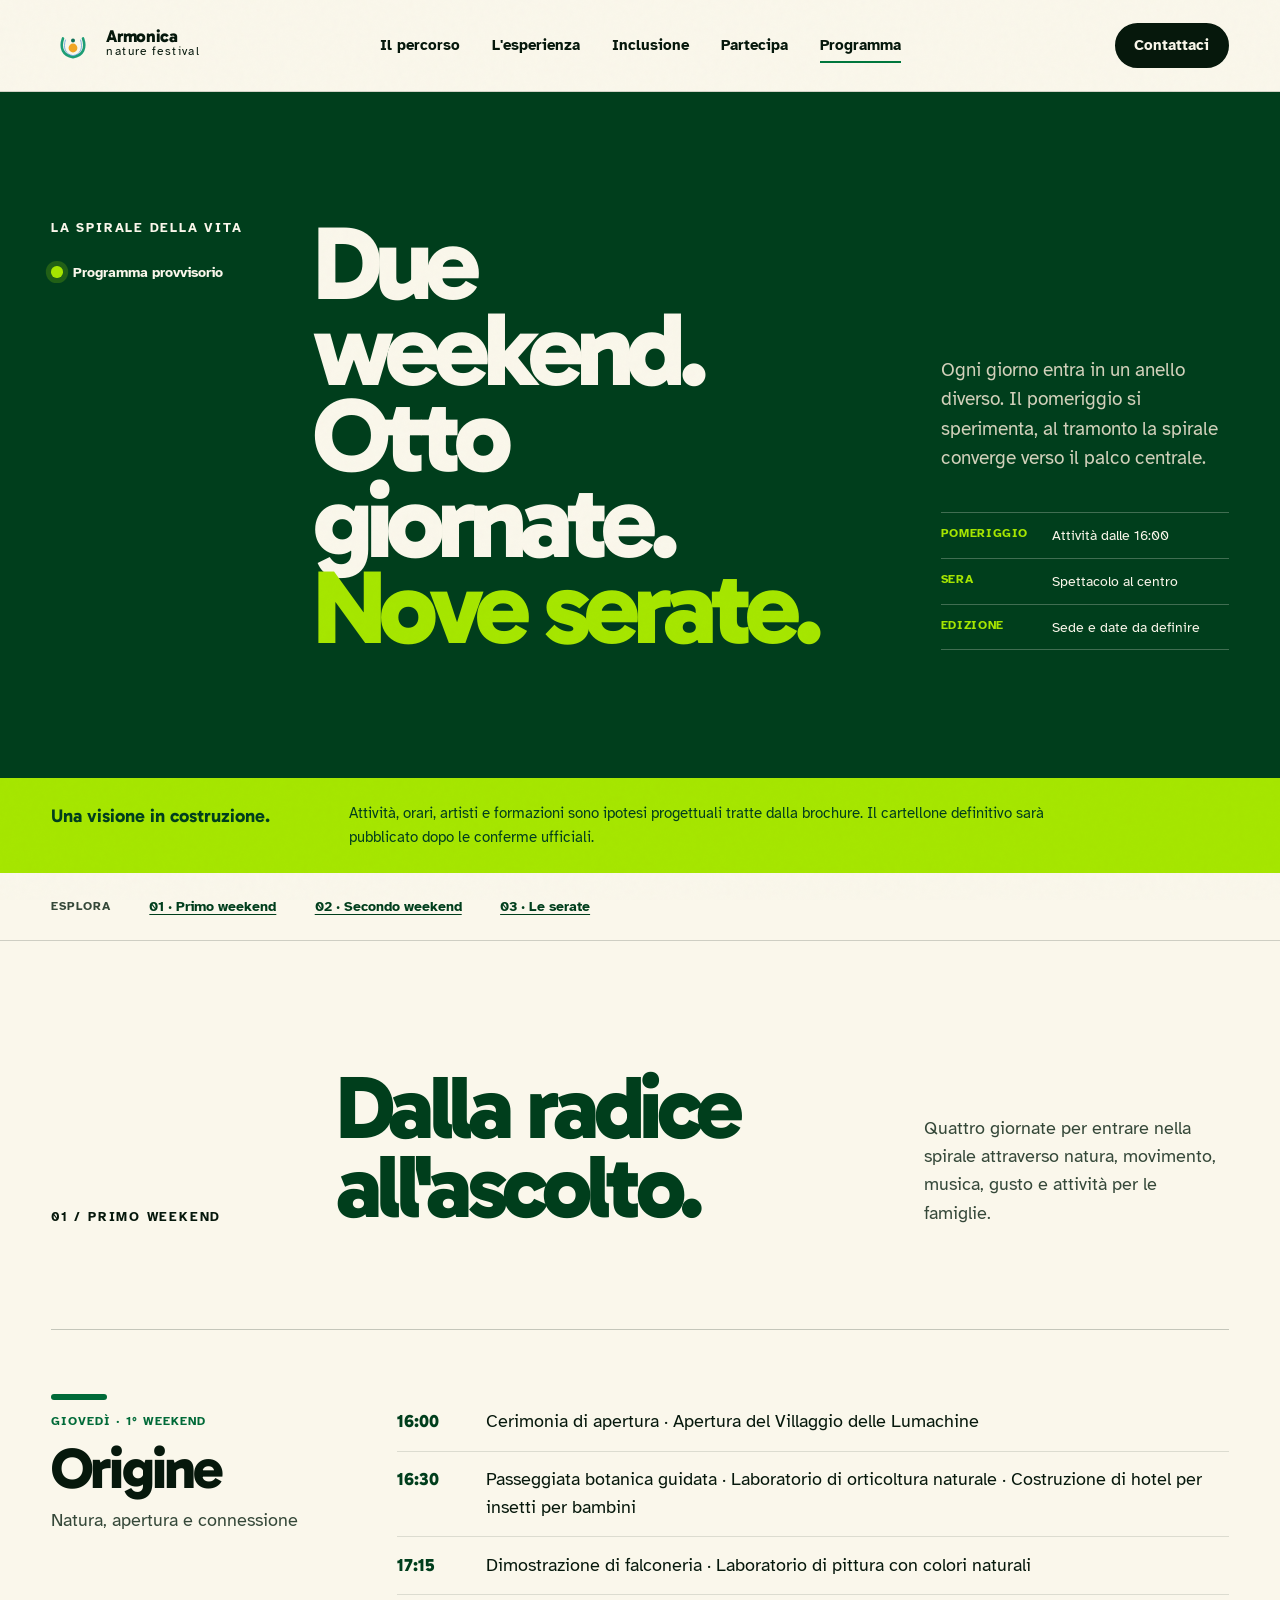
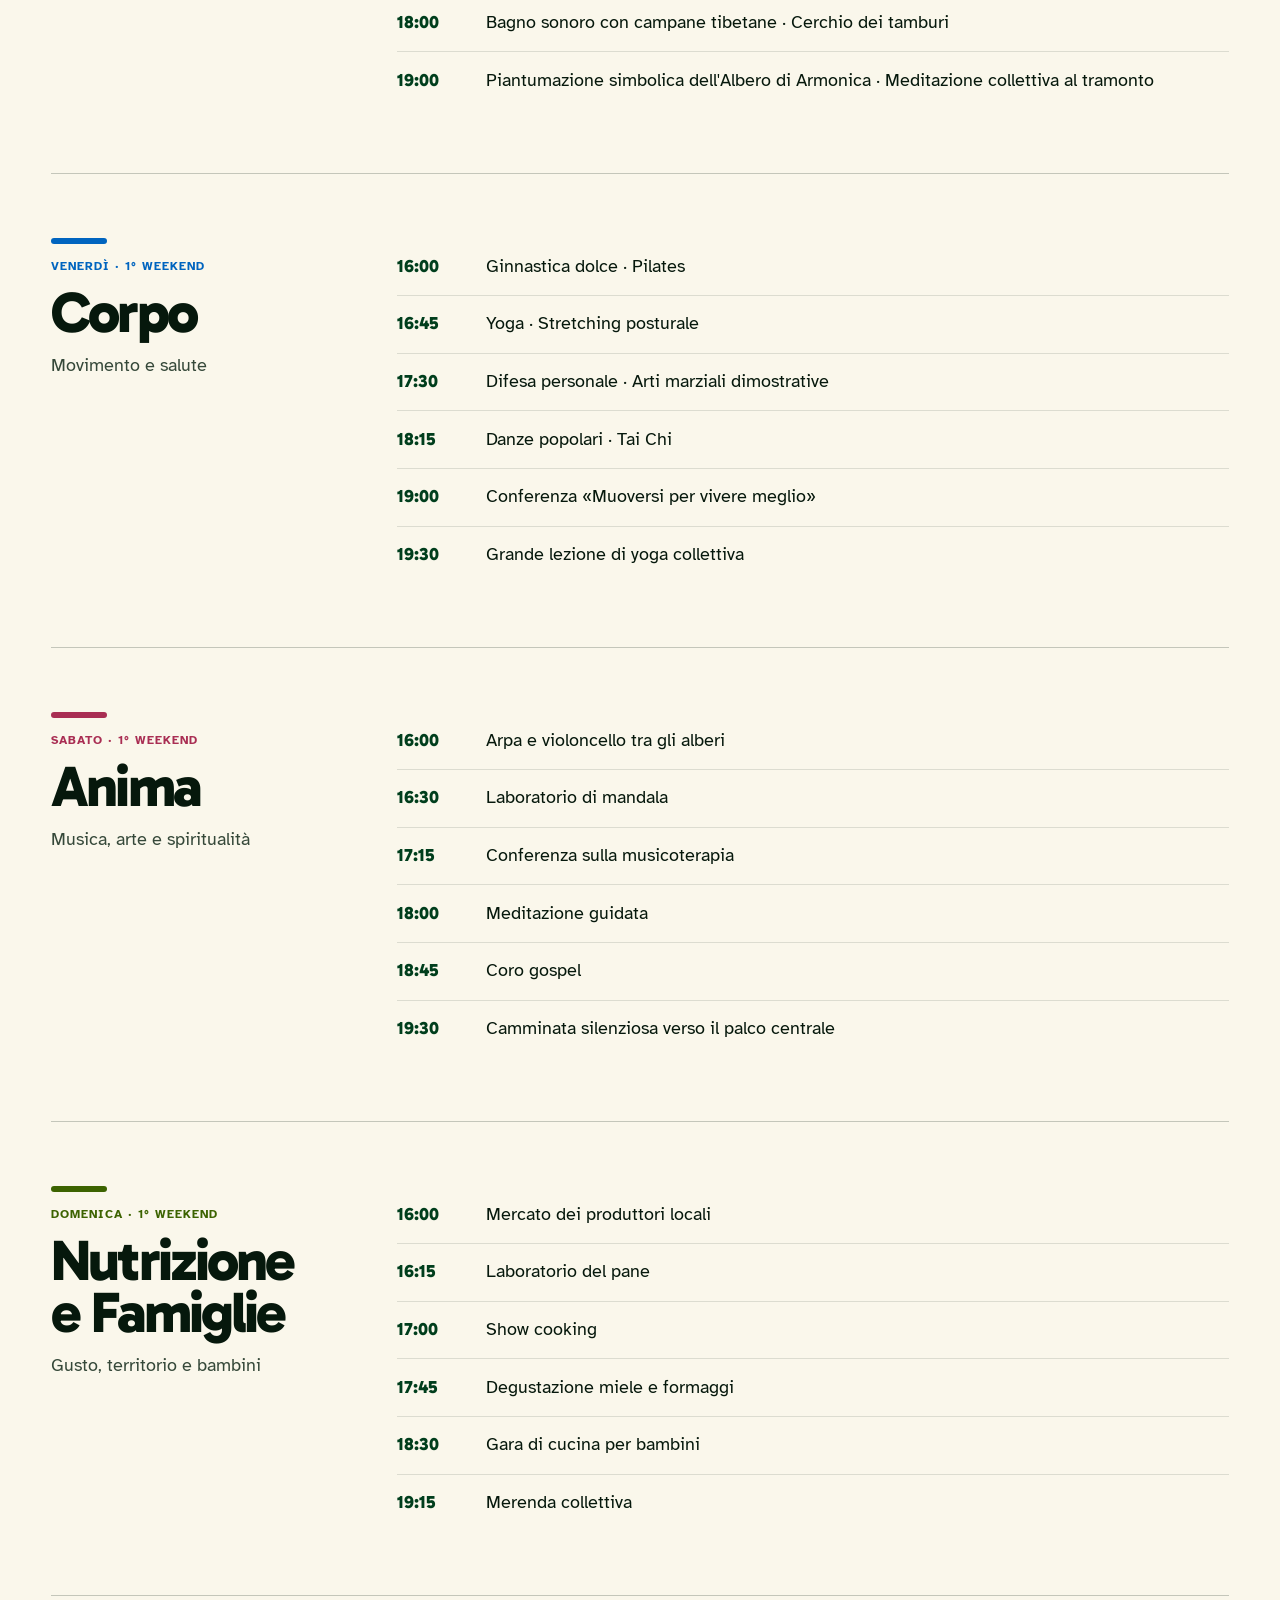
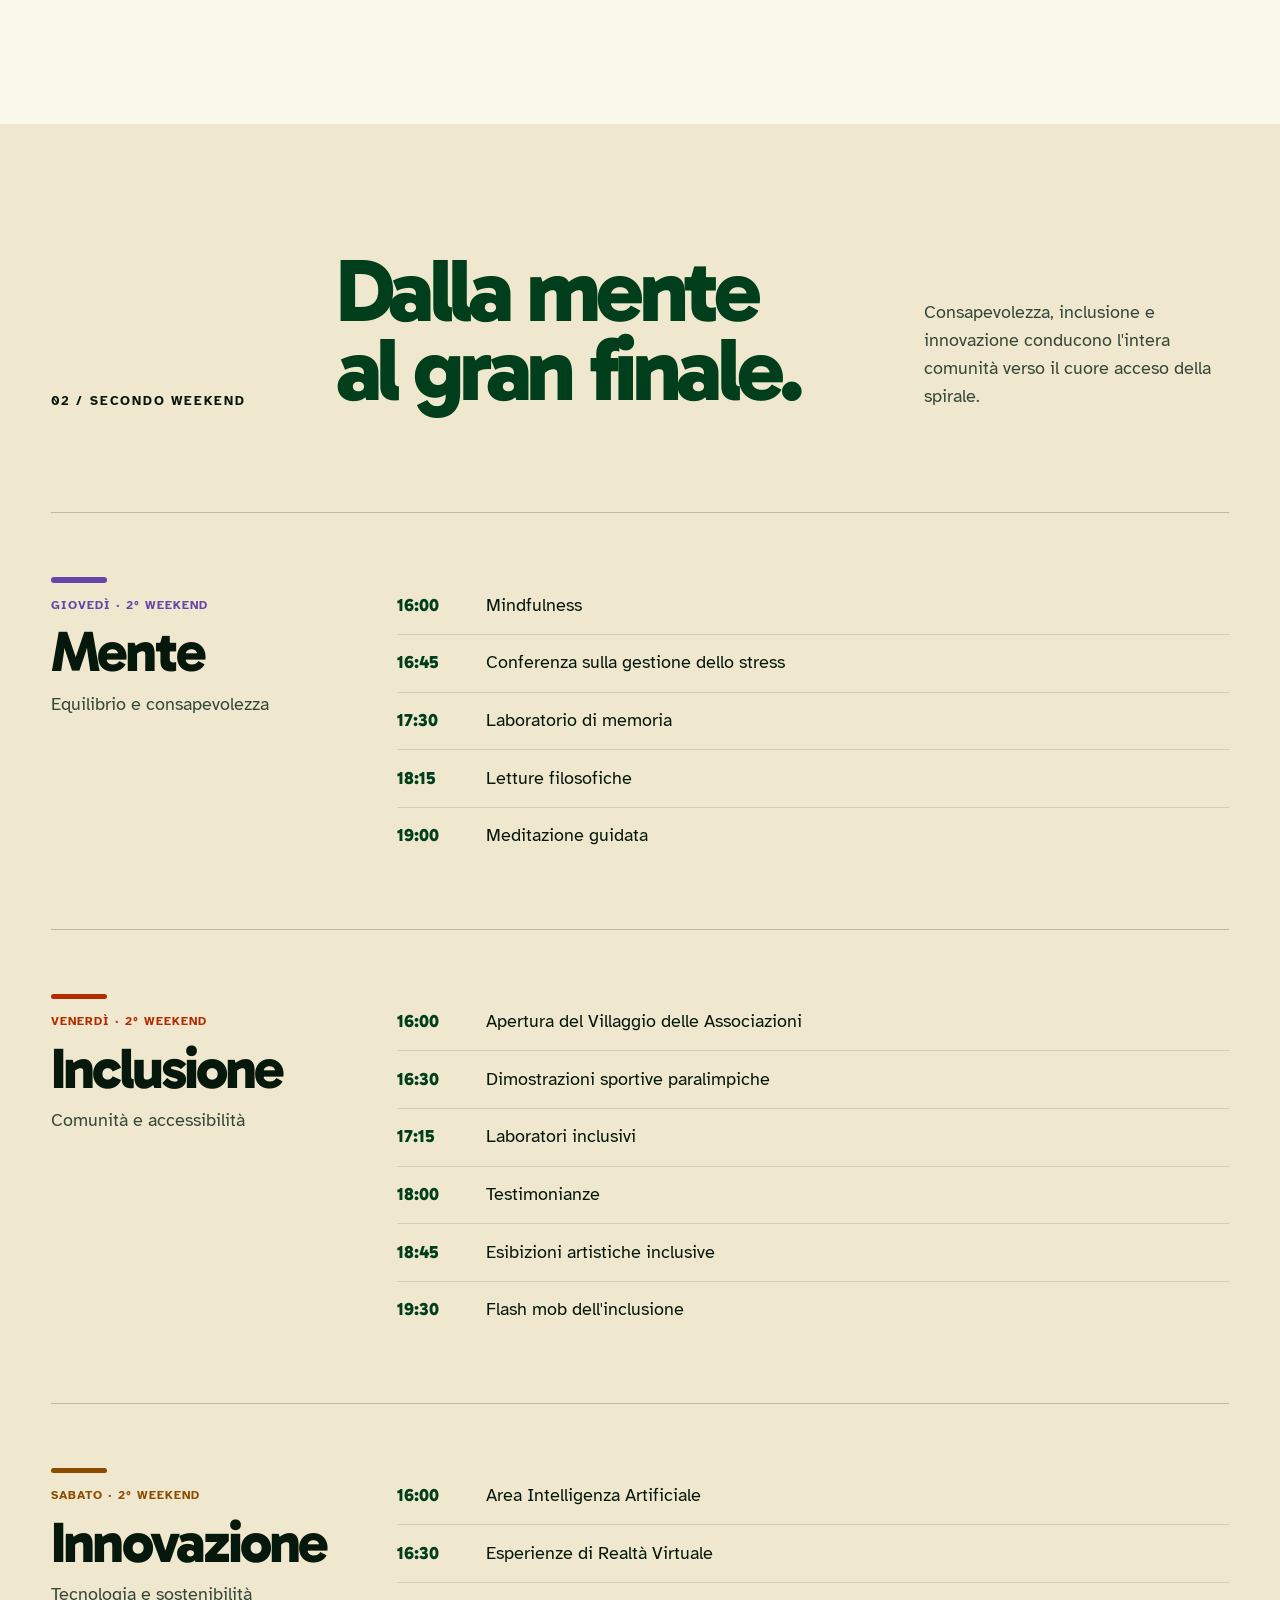
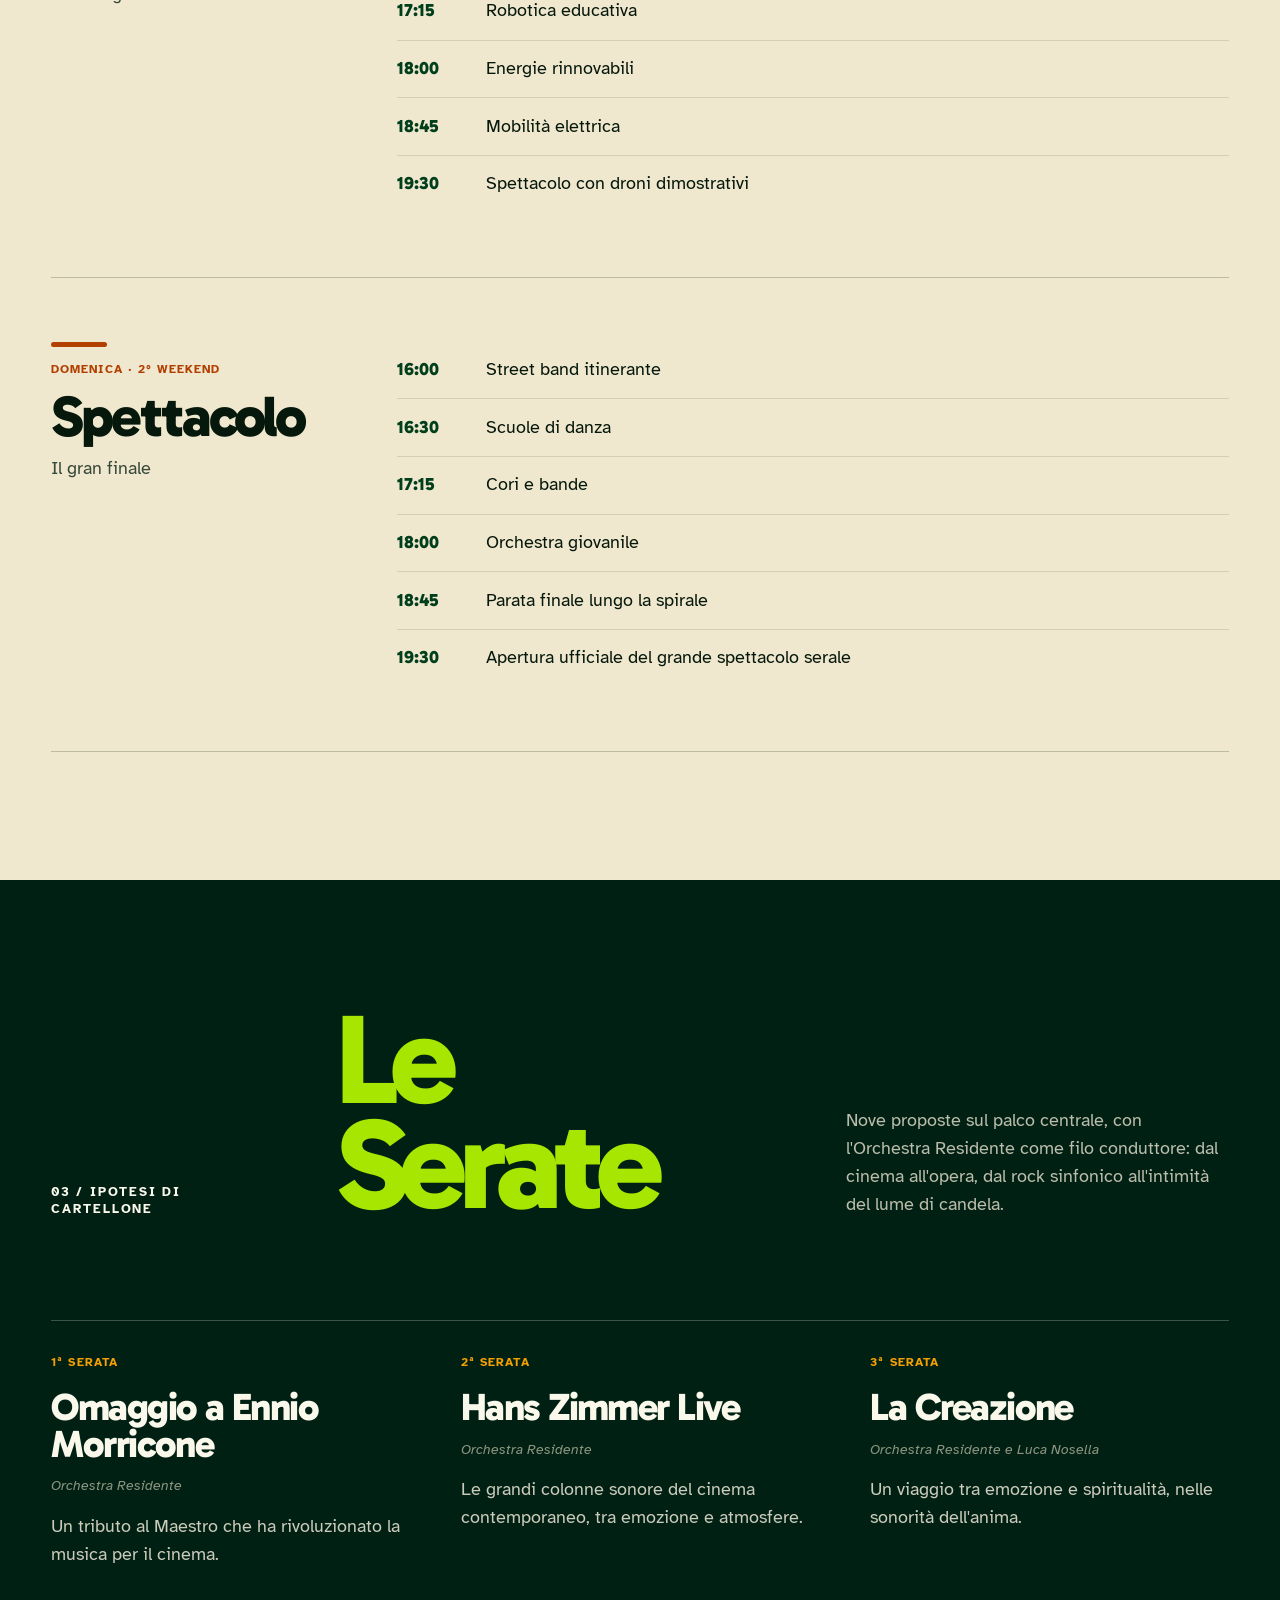
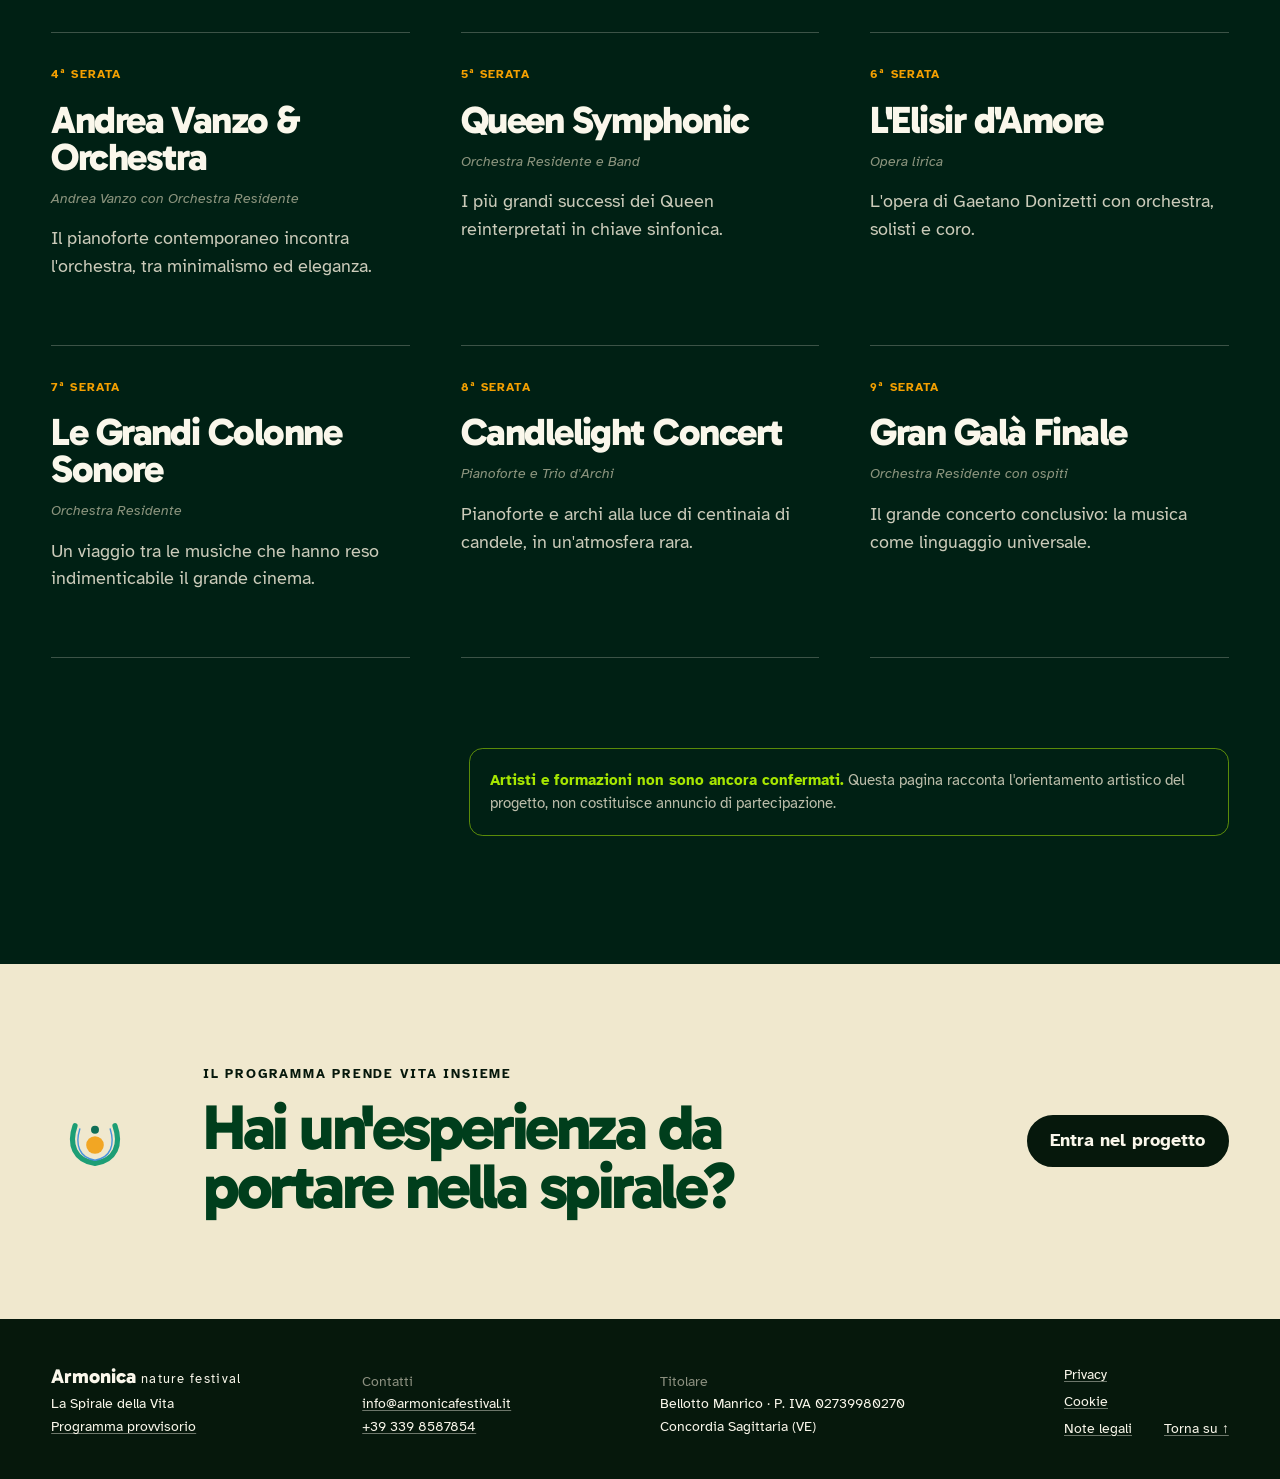
==== programma.html @ 577eeb5e "Add provisional programme page" ====
<!doctype html>
<html lang="it">
  <head>
    <meta charset="UTF-8" />
    <meta name="viewport" content="width=device-width, initial-scale=1" />
    <meta
      name="description"
      content="Il programma provvisorio di Armonica Nature Festival: due weekend di esperienze e nove proposte per le serate."
    />
    <meta name="theme-color" content="#16775f" />
    <meta property="og:type" content="website" />
    <meta property="og:locale" content="it_IT" />
    <meta property="og:title" content="Programma provvisorio | Armonica Nature Festival" />
    <meta
      property="og:description"
      content="Otto giornate attraverso gli anelli della Spirale della Vita e nove proposte di spettacolo serale."
    />
    <meta property="og:image" content="https://armonicafestival.it/assets/hero-snail.webp" />
    <link rel="icon" href="assets/logo-mark.svg" type="image/svg+xml" />
    <link rel="preconnect" href="https://fonts.googleapis.com" />
    <link rel="preconnect" href="https://fonts.gstatic.com" crossorigin />
    <link
      href="https://fonts.googleapis.com/css2?family=Atkinson+Hyperlegible:ital,wght@0,400;0,700;1,400&family=Gabarito:wght@400..900&display=swap"
      rel="stylesheet"
    />
    <link rel="stylesheet" href="styles.css" />
    <title>Programma provvisorio | Armonica Nature Festival</title>
  </head>
  <body class="program-body">
    <a class="skip-link" href="#contenuto">Vai al contenuto</a>

    <header class="site-header site-header--inner">
      <a class="brand" href="index.html" aria-label="Armonica Nature Festival, torna alla pagina principale">
        <img src="assets/logo-mark.svg" width="44" height="44" alt="" />
        <span class="brand__name">Armonica</span>
        <span class="brand__descriptor">nature festival</span>
      </a>

      <nav class="site-nav" aria-label="Navigazione principale">
        <a href="index.html#percorso">Il percorso</a>
        <a href="index.html#esperienza">L'esperienza</a>
        <a href="index.html#inclusione">Inclusione</a>
        <a href="index.html#partner">Partecipa</a>
        <a href="programma.html" aria-current="page">Programma</a>
      </nav>

      <a class="header-program-link" href="programma.html" aria-current="page">Programma</a>
      <a class="button button--compact" href="mailto:info@armonicafestival.it?subject=Armonica%20Nature%20Festival%20-%20Richiesta%20informazioni">
        Contattaci
      </a>
    </header>

    <main id="contenuto">
      <section class="program-hero" aria-labelledby="program-title">
        <div class="program-hero__label">
          <p class="section-index">La Spirale della Vita</p>
          <p class="program-status"><span aria-hidden="true"></span> Programma provvisorio</p>
        </div>
        <h1 id="program-title">Due weekend.<br />Otto giornate.<br /><span>Nove serate.</span></h1>
        <div class="program-hero__intro">
          <p>Ogni giorno entra in un anello diverso. Il pomeriggio si sperimenta, al tramonto la spirale converge verso il palco centrale.</p>
          <dl>
            <div><dt>Pomeriggio</dt><dd>Attività dalle 16:00</dd></div>
            <div><dt>Sera</dt><dd>Spettacolo al centro</dd></div>
            <div><dt>Edizione</dt><dd>Sede e date da definire</dd></div>
          </dl>
        </div>
      </section>

      <div class="program-notice" role="note">
        <strong>Una visione in costruzione.</strong>
        <p>Attività, orari, artisti e formazioni sono ipotesi progettuali tratte dalla brochure. Il cartellone definitivo sarà pubblicato dopo le conferme ufficiali.</p>
      </div>

      <nav class="program-jump" aria-label="Vai a una parte del programma">
        <span>Esplora</span>
        <a href="#primo-weekend">01 · Primo weekend</a>
        <a href="#secondo-weekend">02 · Secondo weekend</a>
        <a href="#serate">03 · Le serate</a>
      </nav>

      <section class="program-weekend" id="primo-weekend" aria-labelledby="first-weekend-title">
        <header class="program-weekend__heading">
          <p class="section-index">01 / Primo weekend</p>
          <h2 id="first-weekend-title">Dalla radice<br />all'ascolto.</h2>
          <p>Quattro giornate per entrare nella spirale attraverso natura, movimento, musica, gusto e attività per le famiglie.</p>
        </header>

        <div class="program-days">
          <article class="program-day program-day--origine">
            <header>
              <p>Giovedì · 1° weekend</p>
              <h3>Origine</h3>
              <span>Natura, apertura e connessione</span>
            </header>
            <ol class="program-timeline">
              <li><time datetime="16:00">16:00</time><p>Cerimonia di apertura · Apertura del Villaggio delle Lumachine</p></li>
              <li><time datetime="16:30">16:30</time><p>Passeggiata botanica guidata · Laboratorio di orticoltura naturale · Costruzione di hotel per insetti per bambini</p></li>
              <li><time datetime="17:15">17:15</time><p>Dimostrazione di falconeria · Laboratorio di pittura con colori naturali</p></li>
              <li><time datetime="18:00">18:00</time><p>Bagno sonoro con campane tibetane · Cerchio dei tamburi</p></li>
              <li><time datetime="19:00">19:00</time><p>Piantumazione simbolica dell'Albero di Armonica · Meditazione collettiva al tramonto</p></li>
            </ol>
          </article>

          <article class="program-day program-day--corpo">
            <header>
              <p>Venerdì · 1° weekend</p>
              <h3>Corpo</h3>
              <span>Movimento e salute</span>
            </header>
            <ol class="program-timeline">
              <li><time datetime="16:00">16:00</time><p>Ginnastica dolce · Pilates</p></li>
              <li><time datetime="16:45">16:45</time><p>Yoga · Stretching posturale</p></li>
              <li><time datetime="17:30">17:30</time><p>Difesa personale · Arti marziali dimostrative</p></li>
              <li><time datetime="18:15">18:15</time><p>Danze popolari · Tai Chi</p></li>
              <li><time datetime="19:00">19:00</time><p>Conferenza «Muoversi per vivere meglio»</p></li>
              <li><time datetime="19:30">19:30</time><p>Grande lezione di yoga collettiva</p></li>
            </ol>
          </article>

          <article class="program-day program-day--anima">
            <header>
              <p>Sabato · 1° weekend</p>
              <h3>Anima</h3>
              <span>Musica, arte e spiritualità</span>
            </header>
            <ol class="program-timeline">
              <li><time datetime="16:00">16:00</time><p>Arpa e violoncello tra gli alberi</p></li>
              <li><time datetime="16:30">16:30</time><p>Laboratorio di mandala</p></li>
              <li><time datetime="17:15">17:15</time><p>Conferenza sulla musicoterapia</p></li>
              <li><time datetime="18:00">18:00</time><p>Meditazione guidata</p></li>
              <li><time datetime="18:45">18:45</time><p>Coro gospel</p></li>
              <li><time datetime="19:30">19:30</time><p>Camminata silenziosa verso il palco centrale</p></li>
            </ol>
          </article>

          <article class="program-day program-day--nutrizione">
            <header>
              <p>Domenica · 1° weekend</p>
              <h3>Nutrizione e Famiglie</h3>
              <span>Gusto, territorio e bambini</span>
            </header>
            <ol class="program-timeline">
              <li><time datetime="16:00">16:00</time><p>Mercato dei produttori locali</p></li>
              <li><time datetime="16:15">16:15</time><p>Laboratorio del pane</p></li>
              <li><time datetime="17:00">17:00</time><p>Show cooking</p></li>
              <li><time datetime="17:45">17:45</time><p>Degustazione miele e formaggi</p></li>
              <li><time datetime="18:30">18:30</time><p>Gara di cucina per bambini</p></li>
              <li><time datetime="19:15">19:15</time><p>Merenda collettiva</p></li>
            </ol>
          </article>
        </div>
      </section>

      <section class="program-weekend program-weekend--second" id="secondo-weekend" aria-labelledby="second-weekend-title">
        <header class="program-weekend__heading">
          <p class="section-index">02 / Secondo weekend</p>
          <h2 id="second-weekend-title">Dalla mente<br />al gran finale.</h2>
          <p>Consapevolezza, inclusione e innovazione conducono l'intera comunità verso il cuore acceso della spirale.</p>
        </header>

        <div class="program-days">
          <article class="program-day program-day--mente">
            <header>
              <p>Giovedì · 2° weekend</p>
              <h3>Mente</h3>
              <span>Equilibrio e consapevolezza</span>
            </header>
            <ol class="program-timeline">
              <li><time datetime="16:00">16:00</time><p>Mindfulness</p></li>
              <li><time datetime="16:45">16:45</time><p>Conferenza sulla gestione dello stress</p></li>
              <li><time datetime="17:30">17:30</time><p>Laboratorio di memoria</p></li>
              <li><time datetime="18:15">18:15</time><p>Letture filosofiche</p></li>
              <li><time datetime="19:00">19:00</time><p>Meditazione guidata</p></li>
            </ol>
          </article>

          <article class="program-day program-day--inclusione">
            <header>
              <p>Venerdì · 2° weekend</p>
              <h3>Inclusione</h3>
              <span>Comunità e accessibilità</span>
            </header>
            <ol class="program-timeline">
              <li><time datetime="16:00">16:00</time><p>Apertura del Villaggio delle Associazioni</p></li>
              <li><time datetime="16:30">16:30</time><p>Dimostrazioni sportive paralimpiche</p></li>
              <li><time datetime="17:15">17:15</time><p>Laboratori inclusivi</p></li>
              <li><time datetime="18:00">18:00</time><p>Testimonianze</p></li>
              <li><time datetime="18:45">18:45</time><p>Esibizioni artistiche inclusive</p></li>
              <li><time datetime="19:30">19:30</time><p>Flash mob dell'inclusione</p></li>
            </ol>
          </article>

          <article class="program-day program-day--innovazione">
            <header>
              <p>Sabato · 2° weekend</p>
              <h3>Innovazione</h3>
              <span>Tecnologia e sostenibilità</span>
            </header>
            <ol class="program-timeline">
              <li><time datetime="16:00">16:00</time><p>Area Intelligenza Artificiale</p></li>
              <li><time datetime="16:30">16:30</time><p>Esperienze di Realtà Virtuale</p></li>
              <li><time datetime="17:15">17:15</time><p>Robotica educativa</p></li>
              <li><time datetime="18:00">18:00</time><p>Energie rinnovabili</p></li>
              <li><time datetime="18:45">18:45</time><p>Mobilità elettrica</p></li>
              <li><time datetime="19:30">19:30</time><p>Spettacolo con droni dimostrativi</p></li>
            </ol>
          </article>

          <article class="program-day program-day--spettacolo">
            <header>
              <p>Domenica · 2° weekend</p>
              <h3>Spettacolo</h3>
              <span>Il gran finale</span>
            </header>
            <ol class="program-timeline">
              <li><time datetime="16:00">16:00</time><p>Street band itinerante</p></li>
              <li><time datetime="16:30">16:30</time><p>Scuole di danza</p></li>
              <li><time datetime="17:15">17:15</time><p>Cori e bande</p></li>
              <li><time datetime="18:00">18:00</time><p>Orchestra giovanile</p></li>
              <li><time datetime="18:45">18:45</time><p>Parata finale lungo la spirale</p></li>
              <li><time datetime="19:30">19:30</time><p>Apertura ufficiale del grande spettacolo serale</p></li>
            </ol>
          </article>
        </div>
      </section>

      <section class="program-evenings" id="serate" aria-labelledby="evenings-title">
        <header class="program-evenings__heading">
          <p class="section-index">03 / Ipotesi di cartellone</p>
          <h2 id="evenings-title">Le Serate</h2>
          <p>Nove proposte sul palco centrale, con l'Orchestra Residente come filo conduttore: dal cinema all'opera, dal rock sinfonico all'intimità del lume di candela.</p>
        </header>

        <ol class="evenings-list">
          <li>
            <p>1ª serata</p><h3>Omaggio a Ennio Morricone</h3><span>Orchestra Residente</span>
            <p>Un tributo al Maestro che ha rivoluzionato la musica per il cinema.</p>
          </li>
          <li>
            <p>2ª serata</p><h3>Hans Zimmer Live</h3><span>Orchestra Residente</span>
            <p>Le grandi colonne sonore del cinema contemporaneo, tra emozione e atmosfere.</p>
          </li>
          <li>
            <p>3ª serata</p><h3>La Creazione</h3><span>Orchestra Residente e Luca Nosella</span>
            <p>Un viaggio tra emozione e spiritualità, nelle sonorità dell'anima.</p>
          </li>
          <li>
            <p>4ª serata</p><h3>Andrea Vanzo &amp; Orchestra</h3><span>Andrea Vanzo con Orchestra Residente</span>
            <p>Il pianoforte contemporaneo incontra l'orchestra, tra minimalismo ed eleganza.</p>
          </li>
          <li>
            <p>5ª serata</p><h3>Queen Symphonic</h3><span>Orchestra Residente e Band</span>
            <p>I più grandi successi dei Queen reinterpretati in chiave sinfonica.</p>
          </li>
          <li>
            <p>6ª serata</p><h3>L'Elisir d'Amore</h3><span>Opera lirica</span>
            <p>L'opera di Gaetano Donizetti con orchestra, solisti e coro.</p>
          </li>
          <li>
            <p>7ª serata</p><h3>Le Grandi Colonne Sonore</h3><span>Orchestra Residente</span>
            <p>Un viaggio tra le musiche che hanno reso indimenticabile il grande cinema.</p>
          </li>
          <li>
            <p>8ª serata</p><h3>Candlelight Concert</h3><span>Pianoforte e Trio d'Archi</span>
            <p>Pianoforte e archi alla luce di centinaia di candele, in un'atmosfera rara.</p>
          </li>
          <li>
            <p>9ª serata</p><h3>Gran Galà Finale</h3><span>Orchestra Residente con ospiti</span>
            <p>Il grande concerto conclusivo: la musica come linguaggio universale.</p>
          </li>
        </ol>

        <p class="program-evenings__notice"><strong>Artisti e formazioni non sono ancora confermati.</strong> Questa pagina racconta l'orientamento artistico del progetto, non costituisce annuncio di partecipazione.</p>
      </section>

      <section class="program-cta" aria-labelledby="program-cta-title">
        <img src="assets/logo-mark.svg" width="88" height="88" alt="" />
        <div>
          <p class="section-index">Il programma prende vita insieme</p>
          <h2 id="program-cta-title">Hai un'esperienza da portare nella spirale?</h2>
        </div>
        <a class="button" href="index.html#partner">Entra nel progetto</a>
      </section>
    </main>

    <footer class="site-footer">
      <div>
        <p class="site-footer__brand">Armonica <span>nature festival</span></p>
        <p>La Spirale della Vita</p>
        <p><a href="programma.html" aria-current="page">Programma provvisorio</a></p>
      </div>
      <div>
        <p>Contatti</p>
        <p><a href="mailto:info@armonicafestival.it">info@armonicafestival.it</a></p>
        <p><a href="tel:+393398587854">+39 339 8587854</a></p>
      </div>
      <div>
        <p>Titolare</p>
        <p>Bellotto Manrico · P. IVA 02739980270</p>
        <p>Concordia Sagittaria (VE)</p>
      </div>
      <nav class="site-footer__legal" aria-label="Informazioni legali">
        <a href="privacy.html">Privacy</a>
        <a href="cookie.html">Cookie</a>
        <a href="note-legali.html">Note legali</a>
      </nav>
      <a class="site-footer__back" href="#contenuto">Torna su ↑</a>
    </footer>
  </body>
</html>
---- styles.css ----
:root {
  --paper: oklch(0.975 0.016 94);
  --paper-deep: oklch(0.93 0.035 91);
  --ink: oklch(0.19 0.035 154);
  --ink-soft: oklch(0.38 0.035 150);
  --green: oklch(0.49 0.145 157);
  --green-dark: oklch(0.31 0.095 158);
  --lime: oklch(0.85 0.225 127);
  --blue: oklch(0.64 0.18 250);
  --leaf: oklch(0.61 0.165 128);
  --violet: oklch(0.65 0.155 295);
  --pink: oklch(0.66 0.18 7);
  --orange: oklch(0.66 0.195 40);
  --amber: oklch(0.77 0.18 76);
  --night: oklch(0.21 0.06 171);
  --focus: oklch(0.68 0.2 44);
  --display: "Gabarito", "Trebuchet MS", sans-serif;
  --body: "Atkinson Hyperlegible", "Segoe UI", sans-serif;
  --page-pad: clamp(1.25rem, 4vw, 5.5rem);
  --radius: 1.35rem;
  --ease-out: cubic-bezier(0.16, 1, 0.3, 1);
}

*,
*::before,
*::after {
  box-sizing: border-box;
}

html {
  scroll-behavior: smooth;
  scroll-padding-top: 6rem;
  overflow-x: clip;
}

body {
  margin: 0;
  color: var(--ink);
  background: var(--paper);
  font-family: var(--body);
  font-size: 1.125rem;
  line-height: 1.55;
  width: 100%;
  overflow-x: clip;
}

main {
  width: 100%;
  overflow: clip;
}

body::before {
  content: "";
  position: fixed;
  inset: 0;
  pointer-events: none;
  z-index: 20;
  opacity: 0.18;
  background-image: url("data:image/svg+xml,%3Csvg viewBox='0 0 180 180' xmlns='http://www.w3.org/2000/svg'%3E%3Cfilter id='n'%3E%3CfeTurbulence type='fractalNoise' baseFrequency='.85' numOctaves='3' stitchTiles='stitch'/%3E%3C/filter%3E%3Crect width='100%25' height='100%25' filter='url(%23n)' opacity='.13'/%3E%3C/svg%3E");
  mix-blend-mode: multiply;
}

img,
svg {
  display: block;
  max-width: 100%;
}

a {
  color: inherit;
  text-decoration-thickness: 0.08em;
  text-underline-offset: 0.18em;
}

button,
a {
  -webkit-tap-highlight-color: transparent;
}

:focus-visible {
  outline: 3px solid var(--focus);
  outline-offset: 4px;
}

::selection {
  color: var(--paper);
  background: var(--green-dark);
}

.skip-link {
  position: fixed;
  top: 0.75rem;
  left: 0.75rem;
  z-index: 100;
  padding: 0.75rem 1rem;
  color: var(--paper);
  background: var(--ink);
  transform: translateY(-160%);
  transition: transform 180ms var(--ease-out);
}

.skip-link:focus {
  transform: translateY(0);
}

.site-header {
  position: absolute;
  top: 0;
  left: 0;
  z-index: 10;
  display: grid;
  grid-template-columns: 1fr auto 1fr;
  align-items: center;
  width: 100%;
  min-height: 5.75rem;
  padding-inline: var(--page-pad);
  border-bottom: 1px solid color-mix(in oklch, var(--ink) 16%, transparent);
}

.brand {
  display: grid;
  grid-template-columns: auto auto;
  grid-template-rows: 1fr 1fr;
  justify-self: start;
  align-items: center;
  column-gap: 0.7rem;
  color: inherit;
  text-decoration: none;
  line-height: 1;
}

.brand img {
  grid-row: 1 / 3;
}

.brand__name {
  align-self: end;
  font-family: var(--display);
  font-size: 1.08rem;
  font-weight: 800;
  letter-spacing: -0.02em;
}

.brand__descriptor {
  align-self: start;
  font-size: 0.72rem;
  letter-spacing: 0.12em;
}

.site-nav {
  display: flex;
  align-items: center;
  gap: clamp(1.15rem, 2.5vw, 2.25rem);
  font-size: 0.94rem;
  font-weight: 700;
}

.site-nav a {
  position: relative;
  text-decoration: none;
}

.site-nav a::after {
  content: "";
  position: absolute;
  right: 0;
  bottom: -0.35rem;
  left: 0;
  height: 2px;
  background: var(--green);
  transform: scaleX(0);
  transform-origin: right;
  transition: transform 260ms var(--ease-out);
}

.site-nav a:hover::after,
.site-nav a:focus-visible::after,
.site-nav a[aria-current="page"]::after {
  transform: scaleX(1);
  transform-origin: left;
}

.header-program-link {
  display: none;
  color: var(--green-dark);
  font-size: 0.9rem;
  font-weight: 700;
}

.site-header--inner {
  position: relative;
  color: var(--ink);
  background: var(--paper);
}

.site-header > .button {
  justify-self: end;
}

.button {
  display: inline-flex;
  justify-content: center;
  align-items: center;
  min-height: 3.25rem;
  padding: 0.75rem 1.35rem;
  border: 2px solid var(--ink);
  border-radius: 999px;
  color: var(--paper);
  background: var(--ink);
  font-family: var(--body);
  font-weight: 700;
  line-height: 1.1;
  text-decoration: none;
  transition: color 220ms var(--ease-out), background-color 220ms var(--ease-out), transform 220ms var(--ease-out);
}

.button:hover {
  color: var(--ink);
  background: var(--lime);
  transform: translateY(-2px);
}

.button--compact {
  min-height: 2.7rem;
  padding-inline: 1.1rem;
  font-size: 0.92rem;
}

.button--light {
  border-color: var(--paper);
  color: var(--ink);
  background: var(--paper);
}

.button--light:hover {
  border-color: var(--lime);
}

.text-link {
  font-weight: 700;
  text-decoration: none;
}

.text-link span {
  display: inline-block;
  margin-left: 0.2rem;
  transition: transform 220ms var(--ease-out);
}

.text-link:hover span {
  transform: translate(0.2rem, -0.2rem);
}

.eyebrow,
.section-index,
.time-label {
  margin: 0;
  font-family: var(--body);
  font-size: 0.79rem;
  font-weight: 700;
  letter-spacing: 0.14em;
  line-height: 1.35;
  text-transform: uppercase;
}

.hero {
  position: relative;
  display: grid;
  grid-template-columns: minmax(0, 1fr) minmax(24rem, 0.92fr);
  min-height: min(58rem, 100svh);
  padding: clamp(8rem, 13vh, 10rem) var(--page-pad) clamp(5.5rem, 10vh, 7rem);
  background:
    radial-gradient(circle at 86% 18%, color-mix(in oklch, var(--lime) 22%, transparent) 0 18%, transparent 18.2%),
    var(--paper);
  isolation: isolate;
  overflow: clip;
}

.hero::after {
  content: "";
  position: absolute;
  z-index: -1;
  right: -16vw;
  bottom: -25vw;
  width: 66vw;
  aspect-ratio: 1;
  border: clamp(4rem, 10vw, 10rem) solid color-mix(in oklch, var(--green) 92%, var(--paper));
  border-radius: 50%;
  opacity: 0.11;
}

.hero__copy {
  z-index: 2;
  align-self: center;
  max-width: 52rem;
}

.hero h1 {
  max-width: 8ch;
  margin: clamp(1.2rem, 3vh, 2rem) 0 1.5rem;
  font-family: var(--display);
  font-size: clamp(4.35rem, 9.8vw, 10rem);
  font-weight: 850;
  letter-spacing: -0.072em;
  line-height: 0.78;
}

.hero h1 span {
  color: var(--green);
}

.hero__intro {
  max-width: 55ch;
  margin: 0;
  color: var(--ink-soft);
  font-size: clamp(1.1rem, 1.7vw, 1.42rem);
  line-height: 1.45;
}

.hero__actions {
  display: flex;
  flex-wrap: wrap;
  align-items: center;
  gap: 1rem 1.5rem;
  margin-top: 2rem;
}

.project-status {
  display: flex;
  gap: 0.65rem;
  align-items: flex-start;
  max-width: 48ch;
  margin: 2rem 0 0;
  color: var(--ink-soft);
  font-size: 0.9rem;
  line-height: 1.4;
}

.project-status span {
  flex: 0 0 auto;
  width: 0.65rem;
  height: 0.65rem;
  margin-top: 0.25rem;
  border-radius: 50%;
  background: var(--orange);
}

.hero__art {
  position: relative;
  z-index: 1;
  align-self: center;
  justify-self: center;
  width: min(49vw, 47rem);
  margin: 2rem -3vw 0 -3rem;
}

.hero__art::before {
  content: "";
  position: absolute;
  z-index: -1;
  top: -12%;
  right: 3%;
  width: 79%;
  aspect-ratio: 1;
  border-radius: 50% 45% 52% 48%;
  background: var(--lime);
  transform: rotate(-9deg);
}

.hero__art img {
  width: 100%;
  filter: drop-shadow(0 1.5rem 1.4rem color-mix(in oklch, var(--ink) 18%, transparent));
}

.hero__art figcaption {
  position: absolute;
  right: 8%;
  bottom: -2.25rem;
  max-width: 17rem;
  color: var(--ink-soft);
  font-size: 0.86rem;
  line-height: 1.3;
  text-align: right;
}

.hero__orbit {
  position: absolute;
  z-index: -2;
  border: 1px solid color-mix(in oklch, var(--green-dark) 52%, transparent);
  border-radius: 50%;
}

.hero__orbit--one {
  inset: -22% -1% 4% 8%;
  transform: rotate(11deg);
}

.hero__orbit--two {
  inset: -11% 8% 10% -2%;
  transform: rotate(-14deg);
}

.hero__scroll {
  position: absolute;
  bottom: 1.4rem;
  left: var(--page-pad);
  display: flex;
  align-items: center;
  gap: 0.65rem;
  font-size: 0.82rem;
  font-weight: 700;
  text-decoration: none;
}

.hero__scroll svg {
  width: 1.2rem;
  height: 1.2rem;
  fill: none;
  stroke: currentColor;
  stroke-linecap: round;
  stroke-linejoin: round;
  stroke-width: 1.7;
  animation: float-arrow 1.6s ease-in-out infinite;
}

@keyframes float-arrow {
  50% { transform: translateY(0.28rem); }
}

.manifesto {
  display: grid;
  grid-template-columns: minmax(9rem, 0.6fr) minmax(0, 2fr) minmax(14rem, 0.7fr);
  gap: clamp(2rem, 5vw, 6rem);
  padding: clamp(6rem, 12vw, 11rem) var(--page-pad);
  color: var(--paper);
  background: var(--green-dark);
}

.manifesto .section-index {
  color: color-mix(in oklch, var(--lime) 82%, var(--paper));
}

.manifesto__statement h2 {
  max-width: 11ch;
  margin: 0;
  font-family: var(--display);
  font-size: clamp(3.3rem, 7vw, 7.4rem);
  letter-spacing: -0.055em;
  line-height: 0.94;
}

.manifesto__statement p {
  max-width: 48ch;
  margin: 2.5rem 0 0;
  color: color-mix(in oklch, var(--paper) 78%, var(--green-dark));
  font-size: clamp(1.2rem, 2vw, 1.55rem);
}

.manifesto__aside {
  align-self: end;
  margin: 0;
  padding-top: 1rem;
  border-top: 1px solid color-mix(in oklch, var(--paper) 35%, transparent);
  color: color-mix(in oklch, var(--paper) 78%, var(--green-dark));
}

.journey {
  padding: clamp(6rem, 10vw, 10rem) var(--page-pad);
}

.section-heading {
  display: grid;
  grid-template-columns: minmax(9rem, 0.6fr) minmax(0, 1.4fr) minmax(16rem, 0.75fr);
  gap: clamp(2rem, 5vw, 6rem);
  align-items: end;
}

.section-heading h2,
.day-night__intro h2,
.families h2,
.ignite h2,
.finale h2 {
  margin: 0;
  font-family: var(--display);
  font-size: clamp(3.3rem, 7vw, 7.6rem);
  font-weight: 800;
  letter-spacing: -0.06em;
  line-height: 0.88;
}

.section-heading > p:last-child {
  max-width: 34ch;
  margin: 0;
  color: var(--ink-soft);
}

.journey__layout {
  display: grid;
  grid-template-columns: minmax(24rem, 1.1fr) minmax(24rem, 0.9fr);
  gap: clamp(2rem, 6vw, 7rem);
  align-items: center;
  margin-top: clamp(4rem, 8vw, 8rem);
}

.journey__visual {
  position: sticky;
  top: 7rem;
  align-self: start;
}

.journey__visual svg {
  width: min(100%, 45rem);
  margin-inline: auto;
  overflow: visible;
}

.spiral-base,
.segment {
  fill: none;
  stroke-linecap: round;
  stroke-width: 38;
}

.spiral-base {
  stroke: color-mix(in oklch, var(--paper-deep) 90%, var(--green));
}

.segment {
  stroke-dasharray: 13 87;
  transition: opacity 240ms var(--ease-out), stroke-width 240ms var(--ease-out);
}

.segment--origine { stroke: var(--green); stroke-dashoffset: 0; }
.segment--corpo { stroke: var(--blue); stroke-dashoffset: -13; }
.segment--nutrizione { stroke: var(--leaf); stroke-dashoffset: -26; }
.segment--mente { stroke: var(--violet); stroke-dashoffset: -39; }
.segment--anima { stroke: var(--pink); stroke-dashoffset: -52; }
.segment--inclusione { stroke: var(--orange); stroke-dashoffset: -65; }
.segment--innovazione { stroke: oklch(0.64 0.16 69); stroke-dashoffset: -78; stroke-dasharray: 22 78; }

.journey__visual.has-active .segment:not(.is-active) {
  opacity: 0.13;
}

.journey__visual .segment.is-active {
  stroke-width: 48;
}

.spiral-heart {
  fill: var(--amber);
  stroke: color-mix(in oklch, var(--amber) 68%, var(--ink));
  stroke-width: 3;
  transition: transform 240ms var(--ease-out), filter 240ms var(--ease-out);
  transform-origin: center;
}

.spiral-heart.is-active {
  filter: drop-shadow(0 0 0.65rem color-mix(in oklch, var(--amber) 75%, transparent));
  transform: scale(1.1);
}

.spiral-heart__label,
.spiral-heart__sub {
  fill: var(--ink);
  font-family: var(--body);
  font-size: 14px;
  font-weight: 700;
}

.spiral-heart__sub {
  font-size: 12px;
  font-weight: 400;
}

.journey__visual-label {
  margin: -1rem 0 0 21%;
  color: var(--ink-soft);
  font-size: 0.86rem;
}

.ring-list {
  margin: 0;
  padding: 0;
  list-style: none;
}

.ring-item {
  display: grid;
  grid-template-columns: 3rem 1fr;
  gap: 1rem;
  padding: 1.35rem 0;
  border-top: 1px solid color-mix(in oklch, var(--ink) 16%, transparent);
  cursor: default;
  transition: padding 220ms var(--ease-out), color 220ms var(--ease-out);
}

.ring-item:last-child {
  border-bottom: 1px solid color-mix(in oklch, var(--ink) 16%, transparent);
}

.ring-item:hover,
.ring-item:focus-visible {
  padding-left: 0.65rem;
}

.ring-item__number {
  display: grid;
  place-items: center;
  align-self: start;
  width: 2.25rem;
  height: 2.25rem;
  border-radius: 50%;
  color: var(--paper);
  background: var(--green);
  font-size: 0.78rem;
  font-weight: 700;
}

.ring-item:nth-child(2) .ring-item__number { background: var(--blue); }
.ring-item:nth-child(3) .ring-item__number { background: var(--leaf); }
.ring-item:nth-child(4) .ring-item__number { background: var(--violet); }
.ring-item:nth-child(5) .ring-item__number { background: var(--pink); }
.ring-item:nth-child(6) .ring-item__number { background: var(--orange); }
.ring-item:nth-child(7) .ring-item__number { color: var(--ink); background: oklch(0.73 0.18 70); }
.ring-item--heart .ring-item__number { color: var(--ink); background: var(--amber); }

.ring-item h3 {
  margin: 0;
  font-family: var(--display);
  font-size: 1.55rem;
  letter-spacing: -0.025em;
  line-height: 1.1;
}

.ring-item p {
  margin: 0.25rem 0 0;
  color: var(--ink-soft);
  line-height: 1.38;
}

.day-night {
  display: grid;
  grid-template-columns: 1fr 1fr;
}

.day-night__intro {
  grid-column: 1 / 3;
  display: grid;
  grid-template-columns: minmax(9rem, 0.55fr) minmax(0, 2fr);
  gap: clamp(2rem, 5vw, 6rem);
  align-items: end;
  padding: clamp(6rem, 10vw, 9rem) var(--page-pad) clamp(4rem, 7vw, 6rem);
  background: var(--paper-deep);
}

.day-night__intro h2 {
  max-width: 10ch;
}

.day-side,
.night-side {
  position: relative;
  min-height: 38rem;
  padding: clamp(4rem, 8vw, 7rem) var(--page-pad);
  overflow: hidden;
}

.day-side {
  color: var(--ink);
  background: var(--amber);
}

.night-side {
  color: var(--paper);
  background:
    radial-gradient(circle at 20% 18%, color-mix(in oklch, var(--blue) 55%, transparent) 0 1px, transparent 2px),
    radial-gradient(circle at 68% 12%, color-mix(in oklch, var(--paper) 70%, transparent) 0 1px, transparent 2px),
    radial-gradient(circle at 86% 44%, color-mix(in oklch, var(--lime) 62%, transparent) 0 1px, transparent 2px),
    var(--night);
  background-size: 9rem 9rem, 13rem 13rem, 17rem 17rem, auto;
}

.day-side h3,
.night-side h3 {
  max-width: 10ch;
  margin: 1.2rem 0 2.5rem;
  font-family: var(--display);
  font-size: clamp(2.4rem, 5vw, 5.2rem);
  letter-spacing: -0.05em;
  line-height: 0.95;
}

.day-side ul,
.night-side ul {
  max-width: 34rem;
  margin: 0;
  padding: 0;
  list-style: none;
}

.day-side li,
.night-side li {
  padding-block: 0.75rem;
  border-top: 1px solid currentColor;
}

.day-side li { border-color: color-mix(in oklch, var(--ink) 28%, transparent); }
.night-side li { border-color: color-mix(in oklch, var(--paper) 30%, transparent); }

.celestial {
  position: absolute;
  top: clamp(2rem, 5vw, 4rem);
  right: clamp(2rem, 5vw, 5rem);
  width: clamp(5rem, 11vw, 9rem);
  aspect-ratio: 1;
  border-radius: 50%;
}

.celestial--sun {
  border: 2px solid var(--ink);
  background: var(--lime);
  box-shadow: 0 0 0 1.3rem color-mix(in oklch, var(--lime) 27%, transparent);
}

.celestial--moon {
  background: var(--paper);
}

.celestial--moon::after {
  content: "";
  position: absolute;
  inset: -8% -8% 18% 22%;
  border-radius: 50%;
  background: var(--night);
}

.accessibility {
  position: relative;
  display: grid;
  grid-template-columns: minmax(12rem, 0.65fr) minmax(0, 1.65fr);
  gap: clamp(2rem, 7vw, 8rem);
  padding: clamp(6rem, 11vw, 10rem) var(--page-pad);
  background: var(--lime);
  overflow: hidden;
}

.accessibility__mark {
  align-self: center;
}

.accessibility__mark svg {
  width: min(30vw, 24rem);
  overflow: visible;
}

.accessibility__mark path {
  fill: none;
  stroke: var(--ink);
  stroke-linecap: round;
  stroke-width: 10;
}

.accessibility__copy h2 {
  max-width: 13ch;
  margin: 1.5rem 0 2rem;
  font-family: var(--display);
  font-size: clamp(3.3rem, 7vw, 7.5rem);
  letter-spacing: -0.06em;
  line-height: 0.88;
}

.accessibility__lead {
  max-width: 50ch;
  margin: 0;
  font-size: clamp(1.2rem, 2vw, 1.55rem);
}

.accessibility__principles {
  grid-column: 1 / 3;
  display: grid;
  grid-template-columns: repeat(3, 1fr);
  margin: clamp(3rem, 7vw, 7rem) 0 0;
  border-top: 2px solid var(--ink);
}

.accessibility__principles div {
  display: flex;
  gap: 1rem;
  align-items: baseline;
  padding: 1rem 1.5rem 1rem 0;
}

.accessibility__principles div + div {
  padding-left: 1.5rem;
  border-left: 1px solid color-mix(in oklch, var(--ink) 38%, transparent);
}

.accessibility__principles dt {
  font-size: 0.8rem;
  font-weight: 700;
}

.accessibility__principles dd {
  margin: 0;
  font-family: var(--display);
  font-size: clamp(1.5rem, 3vw, 2.5rem);
  font-weight: 700;
}

.families {
  display: grid;
  grid-template-columns: minmax(18rem, 0.8fr) minmax(0, 1fr);
  gap: clamp(3rem, 7vw, 8rem);
  align-items: center;
  padding: clamp(6rem, 10vw, 9rem) var(--page-pad);
  background: var(--paper);
}

.families__snail {
  display: grid;
  place-items: center;
  min-height: 28rem;
  padding: 3rem;
  border-radius: 48% 52% 43% 57%;
  background: var(--paper-deep);
  transform: rotate(-2deg);
}

.families__snail svg {
  transform: rotate(2deg);
}

.families__snail path,
.families__snail circle {
  fill: none;
  stroke: var(--green);
  stroke-linecap: round;
  stroke-linejoin: round;
  stroke-width: 8;
}

.families h2 {
  max-width: 10ch;
  margin-top: 1.35rem;
  color: var(--green-dark);
}

.families p:not(.section-index) {
  max-width: 50ch;
  margin: 2rem 0 0;
  color: var(--ink-soft);
  font-size: 1.25rem;
}

.families__details {
  grid-column: 2;
  display: flex;
  flex-wrap: wrap;
  gap: 0.65rem;
  margin: -2rem 0 0;
  padding: 0;
  list-style: none;
}

.families__details li {
  padding: 0.55rem 0.95rem;
  border: 1px solid color-mix(in oklch, var(--green) 55%, var(--paper));
  border-radius: 999px;
  color: var(--green-dark);
  font-size: 0.92rem;
  font-weight: 700;
}

.sr-only {
  position: absolute;
  width: 1px;
  height: 1px;
  padding: 0;
  margin: -1px;
  overflow: hidden;
  clip: rect(0, 0, 0, 0);
  white-space: nowrap;
  border: 0;
}

[hidden] {
  display: none !important;
}

.ignite {
  padding: clamp(6rem, 10vw, 10rem) var(--page-pad);
  color: var(--paper);
  background: var(--green-dark);
}

.ignite__intro {
  display: grid;
  grid-template-columns: minmax(10rem, 0.48fr) minmax(24rem, 1.15fr) minmax(18rem, 0.75fr);
  gap: clamp(2rem, 5vw, 6rem);
  align-items: end;
  margin-bottom: clamp(4rem, 8vw, 7.5rem);
}

.ignite__intro h2 {
  max-width: 8ch;
  color: var(--lime);
}

.ignite__phase {
  display: inline-flex;
  gap: 0.65rem;
  align-items: center;
  margin: 1.5rem 0 0;
  font-size: 0.88rem;
  font-weight: 700;
}

.ignite__phase span {
  width: 0.72rem;
  height: 0.72rem;
  border-radius: 50%;
  background: var(--lime);
  box-shadow: 0 0 0 0.32rem color-mix(in oklch, var(--lime) 20%, transparent);
}

.ignite__lead {
  max-width: 38ch;
  margin: 0;
  color: color-mix(in oklch, var(--paper) 82%, var(--green-dark));
  font-size: 1.22rem;
}

.ignite__experience {
  display: grid;
  grid-template-columns: minmax(21rem, 0.82fr) minmax(33rem, 1.18fr);
  align-items: start;
  border: 1px solid color-mix(in oklch, var(--paper) 22%, transparent);
  border-radius: calc(var(--radius) * 1.35);
  overflow: clip;
  background: color-mix(in oklch, var(--green) 28%, var(--green-dark));
}

.ignite__visual {
  position: sticky;
  top: 1.5rem;
  min-width: 0;
  padding: clamp(1.5rem, 3.5vw, 3rem);
}

.ignite__visual-topline {
  display: flex;
  justify-content: space-between;
  gap: 1.5rem;
  padding-bottom: 1rem;
  border-bottom: 1px solid color-mix(in oklch, var(--paper) 22%, transparent);
  color: color-mix(in oklch, var(--paper) 74%, var(--green));
  font-size: 0.82rem;
  font-weight: 700;
  letter-spacing: 0.06em;
  text-transform: uppercase;
}

.ignite__spiral-wrap {
  position: relative;
  display: grid;
  place-items: center;
  width: min(100%, 38rem);
  margin: 1.5rem auto;
  aspect-ratio: 1;
}

.ignite__spiral {
  grid-area: 1 / 1;
  width: 100%;
  height: 100%;
  overflow: visible;
}

.ignite__spiral-base,
.ignite__spiral-progress,
.ignite__spiral-segment {
  fill: none;
  stroke-linecap: round;
  stroke-linejoin: round;
}

.ignite__spiral-base {
  stroke: color-mix(in oklch, var(--paper) 16%, transparent);
  stroke-width: 21;
}

.ignite__spiral-progress {
  stroke: color-mix(in oklch, var(--lime) 72%, var(--paper));
  stroke-width: 21;
  stroke-dasharray: 38 62;
  transition: stroke-dasharray 650ms var(--ease-out);
}

.ignite__spiral-segment {
  opacity: 0;
  stroke: var(--paper);
  stroke-width: 31;
  stroke-dasharray: 11 89;
  transition: opacity 220ms var(--ease-out), stroke-width 220ms var(--ease-out);
}

.ignite__spiral-segment--01 { stroke-dashoffset: 0; }
.ignite__spiral-segment--02 { stroke-dashoffset: -13; }
.ignite__spiral-segment--03 { stroke-dashoffset: -26; }
.ignite__spiral-segment--04 { stroke-dashoffset: -39; }
.ignite__spiral-segment--05 { stroke-dashoffset: -52; }
.ignite__spiral-segment--06 { stroke-dashoffset: -65; }
.ignite__spiral-segment--07 { stroke-dashoffset: -78; }

.ignite__spiral-segment.is-active {
  opacity: 0.88;
}

.ignite__spiral-heart {
  fill: var(--green-dark);
  stroke: color-mix(in oklch, var(--paper) 24%, transparent);
  stroke-width: 12;
  transition: fill 220ms var(--ease-out), stroke 220ms var(--ease-out);
}

.ignite__spiral-heart.is-active {
  fill: var(--lime);
  stroke: var(--paper);
}

.ignite__visual-summary {
  grid-area: 1 / 1;
  z-index: 1;
  display: flex;
  flex-direction: column;
  align-items: center;
  width: 8.5rem;
  text-align: center;
  pointer-events: none;
}

.ignite__visual-summary strong {
  color: var(--lime);
  font-family: var(--display);
  font-size: clamp(1.6rem, 3vw, 2.5rem);
  line-height: 1;
}

.ignite__visual-summary span {
  margin-top: 0.35rem;
  color: var(--paper);
  font-size: 0.78rem;
  line-height: 1.2;
}

.ignite__visual-note {
  max-width: 43ch;
  margin: 0;
  color: color-mix(in oklch, var(--paper) 78%, var(--green-dark));
  font-size: 0.9rem;
}

.ignite__visual-note strong {
  color: var(--lime);
}

.ignite__builder {
  min-width: 0;
  min-height: 48rem;
  color: var(--ink);
  background: var(--paper);
}

.ignite__tabs {
  display: grid;
  grid-template-columns: repeat(3, 1fr);
  border-bottom: 1px solid color-mix(in oklch, var(--ink) 18%, transparent);
}

.ignite__tab {
  min-width: 0;
  padding: 1.25rem clamp(0.8rem, 2vw, 1.5rem);
  border: 0;
  border-right: 1px solid color-mix(in oklch, var(--ink) 16%, transparent);
  color: var(--ink-soft);
  background: transparent;
  font: 700 0.96rem/1.15 var(--body);
  text-align: left;
  cursor: pointer;
  transition: color 180ms var(--ease-out), background-color 180ms var(--ease-out);
}

.ignite__tab:last-child {
  border-right: 0;
}

.ignite__tab span {
  display: block;
  margin-bottom: 0.38rem;
  color: color-mix(in oklch, var(--ink-soft) 70%, var(--paper));
  font-size: 0.72rem;
  font-weight: 400;
  letter-spacing: 0.06em;
  text-transform: uppercase;
}

.ignite__tab:hover {
  color: var(--green-dark);
  background: var(--paper-deep);
}

.ignite__tab[aria-selected="true"] {
  color: var(--paper);
  background: var(--green-dark);
}

.ignite__tab[aria-selected="true"] span {
  color: var(--lime);
}

.ignite__panel {
  padding: clamp(2rem, 4.5vw, 4.5rem);
}

.ignite__panel-heading {
  display: grid;
  grid-template-columns: minmax(8rem, 0.5fr) minmax(16rem, 1fr);
  column-gap: 2rem;
}

.ignite__step {
  margin: 0;
  color: var(--green);
  font-size: 0.78rem;
  font-weight: 700;
  letter-spacing: 0.08em;
  text-transform: uppercase;
}

.ignite__panel-heading h3,
.ignite__destinations h3 {
  margin: 0;
  font-family: var(--display);
  font-size: clamp(2.2rem, 4.6vw, 4.4rem);
  font-weight: 800;
  letter-spacing: -0.05em;
  line-height: 0.98;
}

.ignite__panel-heading > p:last-child {
  grid-column: 2;
  max-width: 43ch;
  margin: 1.25rem 0 0;
  color: var(--ink-soft);
}

.ignite__levels {
  margin: clamp(2.5rem, 5vw, 4rem) 0 0;
  padding: 0;
  border: 0;
  border-top: 1px solid color-mix(in oklch, var(--ink) 18%, transparent);
}

.ignite__level {
  position: relative;
  display: grid;
  grid-template-columns: auto 1fr auto;
  gap: 1rem;
  align-items: center;
  min-height: 4.7rem;
  padding: 0.8rem 0;
  border-bottom: 1px solid color-mix(in oklch, var(--ink) 18%, transparent);
  cursor: pointer;
}

.ignite__level::after {
  content: "";
  position: absolute;
  inset: 0 -1rem;
  z-index: 0;
  border-radius: 0.65rem;
  background: var(--lime);
  opacity: 0;
  transform: scaleX(0.985);
  transition: opacity 180ms var(--ease-out), transform 180ms var(--ease-out);
}

.ignite__level:has(input:checked)::after {
  opacity: 0.24;
  transform: scaleX(1);
}

.ignite__level > * {
  position: relative;
  z-index: 1;
}

.ignite__level input {
  width: 1.25rem;
  height: 1.25rem;
  margin: 0;
  accent-color: var(--green);
}

.ignite__level span {
  display: flex;
  flex-direction: column;
}

.ignite__level strong,
.ignite__level b {
  font-family: var(--display);
  font-size: 1.24rem;
}

.ignite__level small {
  color: var(--ink-soft);
  font-size: 0.88rem;
}

.ignite__level b {
  color: var(--green-dark);
  font-size: 1.42rem;
}

.ignite__choice-grid {
  display: grid;
  grid-template-columns: 1fr 1fr;
  gap: 1rem;
  margin-top: clamp(2.5rem, 6vw, 6rem);
}

.ignite__choice {
  margin-top: 2.5rem;
}

.ignite__choice-grid .ignite__choice {
  margin-top: 0;
}

.ignite__choice label {
  display: block;
  margin-bottom: 0.7rem;
  color: var(--green-dark);
  font-size: 0.8rem;
  font-weight: 700;
  letter-spacing: 0.06em;
  text-transform: uppercase;
}

.ignite__choice select {
  width: 100%;
  min-height: 3.6rem;
  padding: 0.75rem 3rem 0.75rem 1rem;
  border: 2px solid color-mix(in oklch, var(--green) 45%, var(--paper));
  border-radius: 0.75rem;
  color: var(--ink);
  background: var(--paper);
  font: 700 1rem/1.2 var(--body);
}

.ignite__action {
  display: grid;
  grid-template-columns: 1fr auto;
  gap: 0.7rem 2rem;
  align-items: center;
  margin-top: 2.5rem;
  padding-top: 1.5rem;
  border-top: 1px solid color-mix(in oklch, var(--ink) 18%, transparent);
}

.ignite__action p {
  max-width: 38ch;
  margin: 0;
  color: var(--ink);
  font-weight: 700;
}

.ignite__action small {
  grid-column: 1 / 3;
  color: var(--ink-soft);
}

.button--ignite {
  border-color: var(--green-dark);
  background: var(--green-dark);
  white-space: nowrap;
}

.button--ignite:hover {
  border-color: var(--ink);
}

.ignite__destinations {
  display: grid;
  grid-template-columns: minmax(18rem, 0.7fr) minmax(30rem, 1.3fr);
  gap: clamp(3rem, 8vw, 9rem);
  margin-top: clamp(5rem, 10vw, 10rem);
}

.ignite__destinations h3 {
  max-width: 10ch;
  margin-top: 1rem;
  color: var(--lime);
}

.ignite__destinations ol {
  margin: 0;
  padding: 0;
  border-top: 1px solid color-mix(in oklch, var(--paper) 28%, transparent);
  list-style: none;
}

.ignite__destinations li {
  display: grid;
  grid-template-columns: 2.5rem minmax(13rem, 0.9fr) minmax(14rem, 1.1fr);
  gap: 1rem;
  align-items: baseline;
  padding: 1.35rem 0;
  border-bottom: 1px solid color-mix(in oklch, var(--paper) 28%, transparent);
}

.ignite__destinations li > span {
  color: var(--lime);
  font-size: 0.78rem;
  font-weight: 700;
}

.ignite__destinations li > strong {
  font-family: var(--display);
  font-size: 1.25rem;
}

.ignite__destinations li > small {
  color: color-mix(in oklch, var(--paper) 72%, var(--green-dark));
  font-size: 0.9rem;
}

.ignite__disclaimer {
  max-width: 76ch;
  margin: clamp(4rem, 7vw, 7rem) 0 0 auto;
  padding-left: 1.25rem;
  border-left: 4px solid var(--lime);
  color: color-mix(in oklch, var(--paper) 78%, var(--green-dark));
  font-size: 0.92rem;
}

.ignite__disclaimer strong {
  color: var(--paper);
}

.finale {
  display: flex;
  flex-direction: column;
  align-items: center;
  padding: clamp(7rem, 14vw, 13rem) var(--page-pad);
  text-align: center;
}

.finale img {
  margin-bottom: 2rem;
}

.finale h2 {
  margin: 1.25rem 0 1.5rem;
}

.finale > p:not(.eyebrow) {
  max-width: 47ch;
  margin: 0;
  color: var(--ink-soft);
  font-size: 1.25rem;
}

.finale__contacts {
  display: flex;
  flex-wrap: wrap;
  justify-content: center;
  gap: 0.75rem 2rem;
  margin-top: 2.5rem;
}

.finale__contacts a {
  color: var(--green);
  font-family: var(--display);
  font-size: clamp(1.35rem, 3vw, 2.6rem);
  font-weight: 750;
  letter-spacing: -0.04em;
}

.site-footer {
  display: grid;
  grid-template-columns: 1.05fr 1fr 1.4fr auto auto;
  gap: 2rem;
  align-items: end;
  padding: 2.5rem var(--page-pad);
  color: var(--paper);
  background: var(--ink);
  font-size: 0.85rem;
}

.site-footer p {
  margin: 0.1rem 0;
}

.site-footer p:first-child:not(.site-footer__brand) {
  color: color-mix(in oklch, var(--paper) 58%, var(--ink));
}

.site-footer__brand {
  font-family: var(--display);
  font-size: 1.25rem;
  font-weight: 800;
}

.site-footer__brand span {
  font-family: var(--body);
  font-size: 0.8rem;
  font-weight: 400;
  letter-spacing: 0.1em;
}

.site-footer a {
  text-decoration-color: color-mix(in oklch, var(--paper) 42%, transparent);
}

.site-footer__legal {
  display: flex;
  flex-direction: column;
  gap: 0.35rem;
  align-items: flex-start;
}

.site-footer__legal a[aria-current="page"] {
  color: var(--lime);
  text-decoration-thickness: 0.14em;
}

.site-footer__back {
  justify-self: end;
}

.legal-body {
  background: var(--paper);
}

.legal-header {
  display: flex;
  justify-content: space-between;
  align-items: center;
  min-height: 5.75rem;
  padding-inline: var(--page-pad);
  border-bottom: 1px solid color-mix(in oklch, var(--ink) 16%, transparent);
}

.legal-header .text-link {
  font-weight: 700;
}

.legal-main {
  overflow: visible;
}

.legal-hero {
  display: grid;
  grid-template-columns: minmax(10rem, 0.45fr) minmax(24rem, 1.1fr) minmax(15rem, 0.55fr);
  gap: clamp(2rem, 5vw, 6rem);
  align-items: end;
  padding: clamp(5rem, 9vw, 9rem) var(--page-pad);
  color: var(--paper);
  background: var(--green-dark);
}

.legal-hero h1 {
  margin: 0;
  color: var(--lime);
  font-family: var(--display);
  font-size: clamp(4rem, 9vw, 9rem);
  font-weight: 800;
  letter-spacing: -0.065em;
  line-height: 0.86;
}

.legal-hero > p:not(.section-index):not(.legal-updated) {
  max-width: 28ch;
  margin: 0;
  color: color-mix(in oklch, var(--paper) 80%, var(--green-dark));
  font-size: 1.15rem;
}

.legal-updated {
  grid-column: 2;
  margin: 0;
  color: color-mix(in oklch, var(--paper) 64%, var(--green-dark));
  font-size: 0.82rem;
}

.legal-content {
  width: min(100% - (2 * var(--page-pad)), 72rem);
  margin: 0 auto;
  padding-block: clamp(4rem, 8vw, 8rem);
}

.legal-content section {
  display: grid;
  grid-template-columns: minmax(14rem, 0.48fr) minmax(20rem, 1fr);
  column-gap: clamp(2rem, 7vw, 7rem);
  padding: clamp(2rem, 4vw, 3.5rem) 0;
  border-top: 1px solid color-mix(in oklch, var(--ink) 18%, transparent);
}

.legal-content section:last-child {
  border-bottom: 1px solid color-mix(in oklch, var(--ink) 18%, transparent);
}

.legal-content h2 {
  grid-column: 1;
  grid-row: 1 / span 20;
  margin: 0;
  color: var(--green-dark);
  font-family: var(--display);
  font-size: clamp(1.55rem, 2.8vw, 2.4rem);
  letter-spacing: -0.035em;
  line-height: 1.05;
}

.legal-content h3,
.legal-content p,
.legal-content ul {
  grid-column: 2;
}

.legal-content h3 {
  margin: 1.25rem 0 0.25rem;
  color: var(--ink);
  font-family: var(--display);
  font-size: 1.18rem;
}

.legal-content h3:first-of-type {
  margin-top: 0;
}

.legal-content p,
.legal-content ul {
  margin: 0 0 1rem;
  color: var(--ink-soft);
}

.legal-content p:last-child,
.legal-content ul:last-child {
  margin-bottom: 0;
}

.legal-content li + li {
  margin-top: 0.65rem;
}

.legal-content strong {
  color: var(--ink);
}

.legal-content a {
  color: var(--green-dark);
  font-weight: 700;
}

.site-footer--legal {
  margin-top: 0;
}

.program-body {
  background: var(--paper);
}

.program-hero {
  display: grid;
  grid-template-columns: minmax(11rem, 0.42fr) minmax(32rem, 1.2fr) minmax(18rem, 0.58fr);
  gap: clamp(2.5rem, 5vw, 6rem);
  align-items: end;
  padding: clamp(6rem, 10vw, 10rem) var(--page-pad);
  color: var(--paper);
  background: var(--green-dark);
}

.program-hero__label {
  align-self: start;
}

.program-status {
  display: inline-flex;
  gap: 0.65rem;
  align-items: center;
  margin: 1.5rem 0 0;
  font-size: 0.9rem;
  font-weight: 700;
}

.program-status span {
  width: 0.72rem;
  height: 0.72rem;
  border-radius: 50%;
  background: var(--lime);
  box-shadow: 0 0 0 0.32rem color-mix(in oklch, var(--lime) 20%, transparent);
}

.program-hero h1 {
  margin: 0;
  font-family: var(--display);
  font-size: clamp(4.6rem, 8.2vw, 9.2rem);
  font-weight: 800;
  letter-spacing: -0.067em;
  line-height: 0.82;
}

.program-hero h1 span {
  color: var(--lime);
}

.program-hero__intro > p {
  max-width: 34ch;
  margin: 0 0 2.5rem;
  color: color-mix(in oklch, var(--paper) 82%, var(--green-dark));
  font-size: 1.18rem;
}

.program-hero__intro dl {
  margin: 0;
  border-top: 1px solid color-mix(in oklch, var(--paper) 26%, transparent);
}

.program-hero__intro dl > div {
  display: grid;
  grid-template-columns: 0.7fr 1.3fr;
  gap: 1rem;
  padding: 0.7rem 0;
  border-bottom: 1px solid color-mix(in oklch, var(--paper) 26%, transparent);
}

.program-hero__intro dt {
  color: var(--lime);
  font-size: 0.78rem;
  font-weight: 700;
  letter-spacing: 0.05em;
  text-transform: uppercase;
}

.program-hero__intro dd {
  margin: 0;
  font-size: 0.9rem;
}

.program-notice {
  display: grid;
  grid-template-columns: minmax(12rem, 0.42fr) minmax(22rem, 1.58fr);
  gap: clamp(2rem, 5vw, 6rem);
  padding: 1.5rem var(--page-pad);
  color: var(--green-dark);
  background: var(--lime);
}

.program-notice strong {
  font-family: var(--display);
  font-size: 1.15rem;
}

.program-notice p {
  max-width: 76ch;
  margin: 0;
  font-size: 0.94rem;
}

.program-jump {
  position: sticky;
  top: 0;
  z-index: 8;
  display: flex;
  gap: clamp(1.25rem, 3vw, 3rem);
  align-items: center;
  min-height: 4.25rem;
  padding-inline: var(--page-pad);
  border-bottom: 1px solid color-mix(in oklch, var(--ink) 18%, transparent);
  background: color-mix(in oklch, var(--paper) 96%, transparent);
}

.program-jump span {
  color: var(--ink-soft);
  font-size: 0.75rem;
  font-weight: 700;
  letter-spacing: 0.08em;
  text-transform: uppercase;
}

.program-jump a {
  color: var(--green-dark);
  font-size: 0.9rem;
  font-weight: 700;
  white-space: nowrap;
}

.program-weekend {
  padding: clamp(6rem, 10vw, 10rem) var(--page-pad);
  scroll-margin-top: 4.25rem;
}

.program-weekend--second {
  background: var(--paper-deep);
}

.program-weekend__heading {
  display: grid;
  grid-template-columns: minmax(10rem, 0.42fr) minmax(26rem, 1fr) minmax(18rem, 0.58fr);
  gap: clamp(2.5rem, 5vw, 6rem);
  align-items: end;
  margin-bottom: clamp(4rem, 8vw, 7rem);
}

.program-weekend__heading h2 {
  margin: 0;
  color: var(--green-dark);
  font-family: var(--display);
  font-size: clamp(3.7rem, 7vw, 7.5rem);
  font-weight: 800;
  letter-spacing: -0.06em;
  line-height: 0.88;
}

.program-weekend__heading > p:last-child {
  max-width: 35ch;
  margin: 0;
  color: var(--ink-soft);
  font-size: 1.13rem;
}

.program-days {
  border-bottom: 1px solid color-mix(in oklch, var(--ink) 22%, transparent);
}

.program-day {
  --day-accent: var(--green);
  display: grid;
  grid-template-columns: minmax(16rem, 0.46fr) minmax(28rem, 1.54fr);
  gap: clamp(2.5rem, 7vw, 8rem);
  padding: clamp(2.5rem, 5vw, 4.5rem) 0;
  border-top: 1px solid color-mix(in oklch, var(--ink) 22%, transparent);
}

.program-day--origine { --day-accent: oklch(0.45 0.13 158); }
.program-day--corpo { --day-accent: oklch(0.5 0.17 250); }
.program-day--anima { --day-accent: oklch(0.5 0.16 7); }
.program-day--nutrizione { --day-accent: oklch(0.45 0.15 128); }
.program-day--mente { --day-accent: oklch(0.48 0.15 295); }
.program-day--inclusione { --day-accent: oklch(0.5 0.18 40); }
.program-day--innovazione { --day-accent: oklch(0.48 0.15 76); }
.program-day--spettacolo { --day-accent: oklch(0.52 0.18 55); }

.program-day header {
  position: relative;
  align-self: start;
  padding-top: 1.15rem;
}

.program-day header::before {
  content: "";
  position: absolute;
  top: 0;
  left: 0;
  width: 3.5rem;
  height: 0.35rem;
  border-radius: 999px;
  background: var(--day-accent);
}

.program-day header p {
  margin: 0 0 0.7rem;
  color: var(--day-accent);
  font-size: 0.78rem;
  font-weight: 700;
  letter-spacing: 0.08em;
  text-transform: uppercase;
}

.program-day h3 {
  margin: 0;
  color: var(--ink);
  font-family: var(--display);
  font-size: clamp(2.5rem, 4.5vw, 4.8rem);
  font-weight: 800;
  letter-spacing: -0.05em;
  line-height: 0.9;
}

.program-day header span {
  display: block;
  max-width: 28ch;
  margin-top: 0.8rem;
  color: var(--ink-soft);
}

.program-timeline {
  margin: 0;
  padding: 0;
  list-style: none;
}

.program-timeline li {
  display: grid;
  grid-template-columns: 4.3rem 1fr;
  gap: 1.25rem;
  padding: 0.9rem 0;
  border-bottom: 1px solid color-mix(in oklch, var(--ink) 12%, transparent);
}

.program-timeline li:last-child {
  border-bottom: 0;
}

.program-timeline time {
  color: var(--green-dark);
  font-family: var(--display);
  font-size: 1.1rem;
  font-weight: 800;
}

.program-timeline p {
  max-width: 70ch;
  margin: 0;
}

.program-evenings {
  padding: clamp(6rem, 10vw, 10rem) var(--page-pad);
  scroll-margin-top: 4.25rem;
  color: var(--paper);
  background: var(--night);
}

.program-evenings__heading {
  display: grid;
  grid-template-columns: minmax(10rem, 0.42fr) minmax(22rem, 0.85fr) minmax(22rem, 0.73fr);
  gap: clamp(2.5rem, 5vw, 6rem);
  align-items: end;
  margin-bottom: clamp(4rem, 8vw, 7rem);
}

.program-evenings__heading h2 {
  margin: 0;
  color: var(--lime);
  font-family: var(--display);
  font-size: clamp(5rem, 10vw, 10rem);
  font-weight: 800;
  letter-spacing: -0.065em;
  line-height: 0.82;
}

.program-evenings__heading > p:last-child {
  max-width: 40ch;
  margin: 0;
  color: color-mix(in oklch, var(--paper) 76%, var(--night));
  font-size: 1.13rem;
}

.evenings-list {
  display: grid;
  grid-template-columns: repeat(3, minmax(0, 1fr));
  gap: 0 clamp(2rem, 4vw, 5rem);
  margin: 0;
  padding: 0;
  border-top: 1px solid color-mix(in oklch, var(--paper) 24%, transparent);
  list-style: none;
  counter-reset: evening;
}

.evenings-list li {
  padding: 2rem 0 clamp(3rem, 5vw, 5rem);
  border-bottom: 1px solid color-mix(in oklch, var(--paper) 24%, transparent);
}

.evenings-list li > p:first-child {
  margin: 0 0 1.1rem;
  color: var(--amber);
  font-size: 0.76rem;
  font-weight: 700;
  letter-spacing: 0.09em;
  text-transform: uppercase;
}

.evenings-list h3 {
  max-width: 15ch;
  margin: 0;
  font-family: var(--display);
  font-size: clamp(1.8rem, 3vw, 3rem);
  font-weight: 800;
  letter-spacing: -0.04em;
  line-height: 0.96;
}

.evenings-list span {
  display: block;
  margin-top: 0.7rem;
  color: color-mix(in oklch, var(--paper) 58%, var(--night));
  font-size: 0.9rem;
  font-style: italic;
}

.evenings-list li > p:last-child {
  max-width: 36ch;
  margin: 1rem 0 0;
  color: color-mix(in oklch, var(--paper) 82%, var(--night));
}

.program-evenings__notice {
  max-width: 76ch;
  margin: clamp(4rem, 7vw, 7rem) 0 0 auto;
  padding: 1.25rem;
  border: 1px solid color-mix(in oklch, var(--lime) 54%, transparent);
  border-radius: 0.85rem;
  color: color-mix(in oklch, var(--paper) 76%, var(--night));
  font-size: 0.92rem;
}

.program-evenings__notice strong {
  color: var(--lime);
}

.program-cta {
  display: grid;
  grid-template-columns: auto 1fr auto;
  gap: clamp(2rem, 5vw, 5rem);
  align-items: center;
  padding: clamp(5rem, 8vw, 8rem) var(--page-pad);
  background: var(--paper-deep);
}

.program-cta h2 {
  max-width: 17ch;
  margin: 1rem 0 0;
  color: var(--green-dark);
  font-family: var(--display);
  font-size: clamp(2.7rem, 5vw, 5.5rem);
  font-weight: 800;
  letter-spacing: -0.055em;
  line-height: 0.92;
}

.reveal {
  opacity: 0;
  transform: translateY(1.25rem);
  animation: reveal-in 820ms var(--ease-out) forwards;
}

.reveal--delay-1 { animation-delay: 90ms; }
.reveal--delay-2 { animation-delay: 180ms; }
.reveal--delay-3 { animation-delay: 270ms; }

@keyframes reveal-in {
  to { opacity: 1; transform: translateY(0); }
}

@media (max-width: 1050px) {
  .site-header {
    grid-template-columns: 1fr auto auto;
    gap: 0.9rem;
  }

  .site-nav {
    display: none;
  }

  .header-program-link {
    display: inline-flex;
    align-items: center;
    min-height: 2.7rem;
  }

  .hero {
    grid-template-columns: 1.08fr 0.92fr;
  }

  .hero h1 {
    font-size: clamp(4.2rem, 10.5vw, 7.2rem);
  }

  .manifesto,
  .section-heading {
    grid-template-columns: 0.55fr 1.45fr;
  }

  .manifesto__aside,
  .section-heading > p:last-child {
    grid-column: 2;
  }

  .journey__layout {
    grid-template-columns: minmax(20rem, 0.9fr) minmax(20rem, 1.1fr);
  }

  .ignite__intro {
    grid-template-columns: minmax(11rem, 0.45fr) minmax(22rem, 1fr);
  }

  .ignite__lead {
    grid-column: 2;
  }

  .ignite__experience {
    grid-template-columns: 1fr;
  }

  .ignite__visual {
    position: relative;
    top: auto;
  }

  .ignite__spiral-wrap {
    max-width: 34rem;
  }

  .ignite__destinations {
    grid-template-columns: 1fr;
  }

  .site-footer {
    grid-template-columns: 1fr 1fr;
    align-items: start;
  }

  .site-footer__back {
    justify-self: start;
  }

  .legal-hero {
    grid-template-columns: minmax(10rem, 0.42fr) minmax(22rem, 1fr);
  }

  .legal-hero > p:not(.section-index):not(.legal-updated),
  .legal-updated {
    grid-column: 2;
  }

  .program-hero {
    grid-template-columns: minmax(11rem, 0.42fr) minmax(25rem, 1fr);
  }

  .program-hero__intro {
    grid-column: 2;
  }

  .program-weekend__heading,
  .program-evenings__heading {
    grid-template-columns: minmax(11rem, 0.42fr) minmax(25rem, 1fr);
  }

  .program-weekend__heading > p:last-child,
  .program-evenings__heading > p:last-child {
    grid-column: 2;
  }

  .evenings-list {
    grid-template-columns: repeat(2, minmax(0, 1fr));
  }
}

@media (max-width: 760px) {
  body {
    font-size: 1.04rem;
  }

  .site-header {
    min-height: 4.9rem;
  }

  .brand img {
    width: 38px;
    height: 38px;
  }

  .brand__descriptor {
    display: none;
  }

  .brand__name {
    grid-row: 1 / 3;
    align-self: center;
  }

  .button--compact {
    min-height: 2.5rem;
    padding-inline: 0.9rem;
  }

  .hero {
    display: flex;
    flex-direction: column;
    min-height: 0;
    padding-top: 7.2rem;
  }

  .hero h1 {
    font-size: clamp(4rem, 19vw, 6.2rem);
  }

  .hero__art {
    order: 2;
    width: 110%;
    margin: 4.5rem -13% 2rem 3%;
  }

  .hero__art figcaption {
    right: 4%;
    bottom: -1.7rem;
  }

  .hero__scroll {
    display: none;
  }

  .manifesto,
  .section-heading,
  .day-night__intro,
  .accessibility,
  .families {
    grid-template-columns: 1fr;
  }

  .manifesto__aside,
  .section-heading > p:last-child,
  .accessibility__principles,
  .families__details {
    grid-column: 1;
  }

  .manifesto__statement h2,
  .section-heading h2,
  .day-night__intro h2,
  .accessibility__copy h2,
  .families h2,
  .ignite h2,
  .finale h2 {
    font-size: clamp(3.15rem, 15vw, 5.3rem);
  }

  .journey__layout {
    grid-template-columns: 1fr;
  }

  .journey__visual {
    position: relative;
    top: auto;
  }

  .ring-item {
    grid-template-columns: 2.6rem 1fr;
  }

  .day-night {
    grid-template-columns: 1fr;
  }

  .day-night__intro {
    grid-column: 1;
  }

  .day-side,
  .night-side {
    min-height: 33rem;
  }

  .accessibility__mark svg {
    width: 9rem;
  }

  .accessibility__principles {
    grid-template-columns: 1fr;
  }

  .accessibility__principles div + div {
    padding-left: 0;
    border-top: 1px solid color-mix(in oklch, var(--ink) 38%, transparent);
    border-left: 0;
  }

  .families__snail {
    min-height: 20rem;
    padding: 2rem;
  }

  .families__details {
    margin-top: -1rem;
  }

  .ignite__intro {
    grid-template-columns: 1fr;
  }

  .ignite__lead {
    grid-column: 1;
  }

  .ignite__experience {
    margin-inline: -0.35rem;
  }

  .ignite__visual {
    padding: 1.25rem;
  }

  .ignite__tabs {
    grid-template-columns: 1fr;
  }

  .ignite__tab {
    border-right: 0;
    border-bottom: 1px solid color-mix(in oklch, var(--ink) 16%, transparent);
  }

  .ignite__panel {
    padding: 2rem 1.25rem 2.5rem;
  }

  .ignite__panel-heading {
    grid-template-columns: 1fr;
  }

  .ignite__panel-heading h3 {
    margin-top: 0.8rem;
  }

  .ignite__panel-heading > p:last-child {
    grid-column: 1;
  }

  .ignite__level::after {
    inset-inline: -0.5rem;
  }

  .ignite__choice-grid,
  .ignite__action {
    grid-template-columns: 1fr;
  }

  .ignite__action .button {
    justify-self: start;
  }

  .ignite__action small {
    grid-column: 1;
  }

  .ignite__destinations li {
    grid-template-columns: 2.25rem 1fr;
  }

  .ignite__destinations li > small {
    grid-column: 2;
  }

  .ignite__disclaimer {
    margin-left: 0;
  }

  .finale__contacts {
    flex-direction: column;
  }

  .legal-header {
    min-height: 4.9rem;
  }

  .legal-header .brand__descriptor {
    display: none;
  }

  .legal-hero {
    grid-template-columns: 1fr;
  }

  .legal-hero h1 {
    font-size: clamp(3.6rem, 18vw, 6.5rem);
  }

  .legal-hero > p:not(.section-index):not(.legal-updated),
  .legal-updated {
    grid-column: 1;
  }

  .legal-content section {
    grid-template-columns: 1fr;
    gap: 1.25rem;
  }

  .legal-content h2 {
    grid-column: 1;
    grid-row: auto;
  }

  .legal-content h3,
  .legal-content p,
  .legal-content ul {
    grid-column: 1;
  }

  .program-hero,
  .program-weekend__heading,
  .program-evenings__heading {
    grid-template-columns: 1fr;
  }

  .program-hero h1 {
    font-size: clamp(3.65rem, 17vw, 6rem);
  }

  .program-hero__intro,
  .program-weekend__heading > p:last-child,
  .program-evenings__heading > p:last-child {
    grid-column: 1;
  }

  .program-notice {
    grid-template-columns: 1fr;
    gap: 0.35rem;
  }

  .program-jump {
    justify-content: flex-start;
    overflow-x: auto;
  }

  .program-jump span {
    display: none;
  }

  .program-weekend__heading h2 {
    font-size: clamp(3.4rem, 15vw, 5.2rem);
  }

  .program-day {
    grid-template-columns: 1fr;
    gap: 2rem;
  }

  .program-timeline li {
    grid-template-columns: 3.8rem 1fr;
    gap: 0.8rem;
  }

  .program-evenings__heading h2 {
    font-size: clamp(4.8rem, 21vw, 7rem);
  }

  .evenings-list {
    grid-template-columns: 1fr;
  }

  .program-evenings__notice {
    margin-left: 0;
  }

  .program-cta {
    grid-template-columns: 1fr;
  }

  .program-cta .button {
    justify-self: start;
  }

  .site-footer {
    grid-template-columns: 1fr;
    align-items: start;
  }

  .site-footer > a {
    justify-self: start;
  }
}

@media (max-width: 390px) {
  .site-header > .button {
    font-size: 0.82rem;
  }

  .header-program-link {
    font-size: 0.8rem;
  }

  .brand__name {
    font-size: 1rem;
  }

  .hero h1 {
    font-size: 3.7rem;
  }

  .hero__intro {
    font-size: 1.04rem;
  }

  .ignite__visual-topline {
    align-items: flex-start;
    flex-direction: column;
    gap: 0.35rem;
  }

  .ignite__level {
    grid-template-columns: auto 1fr;
  }

  .ignite__level b {
    grid-column: 2;
  }
}

@media (prefers-reduced-motion: reduce) {
  html {
    scroll-behavior: auto;
  }

  *,
  *::before,
  *::after {
    animation-duration: 0.01ms !important;
    animation-iteration-count: 1 !important;
    scroll-behavior: auto !important;
    transition-duration: 0.01ms !important;
  }
}

@media (prefers-contrast: more) {
  .project-status,
  .hero__intro,
  .ring-item p,
  .families p:not(.section-index) {
    color: var(--ink);
  }

  .site-header,
  .ring-item {
    border-color: var(--ink);
  }
}
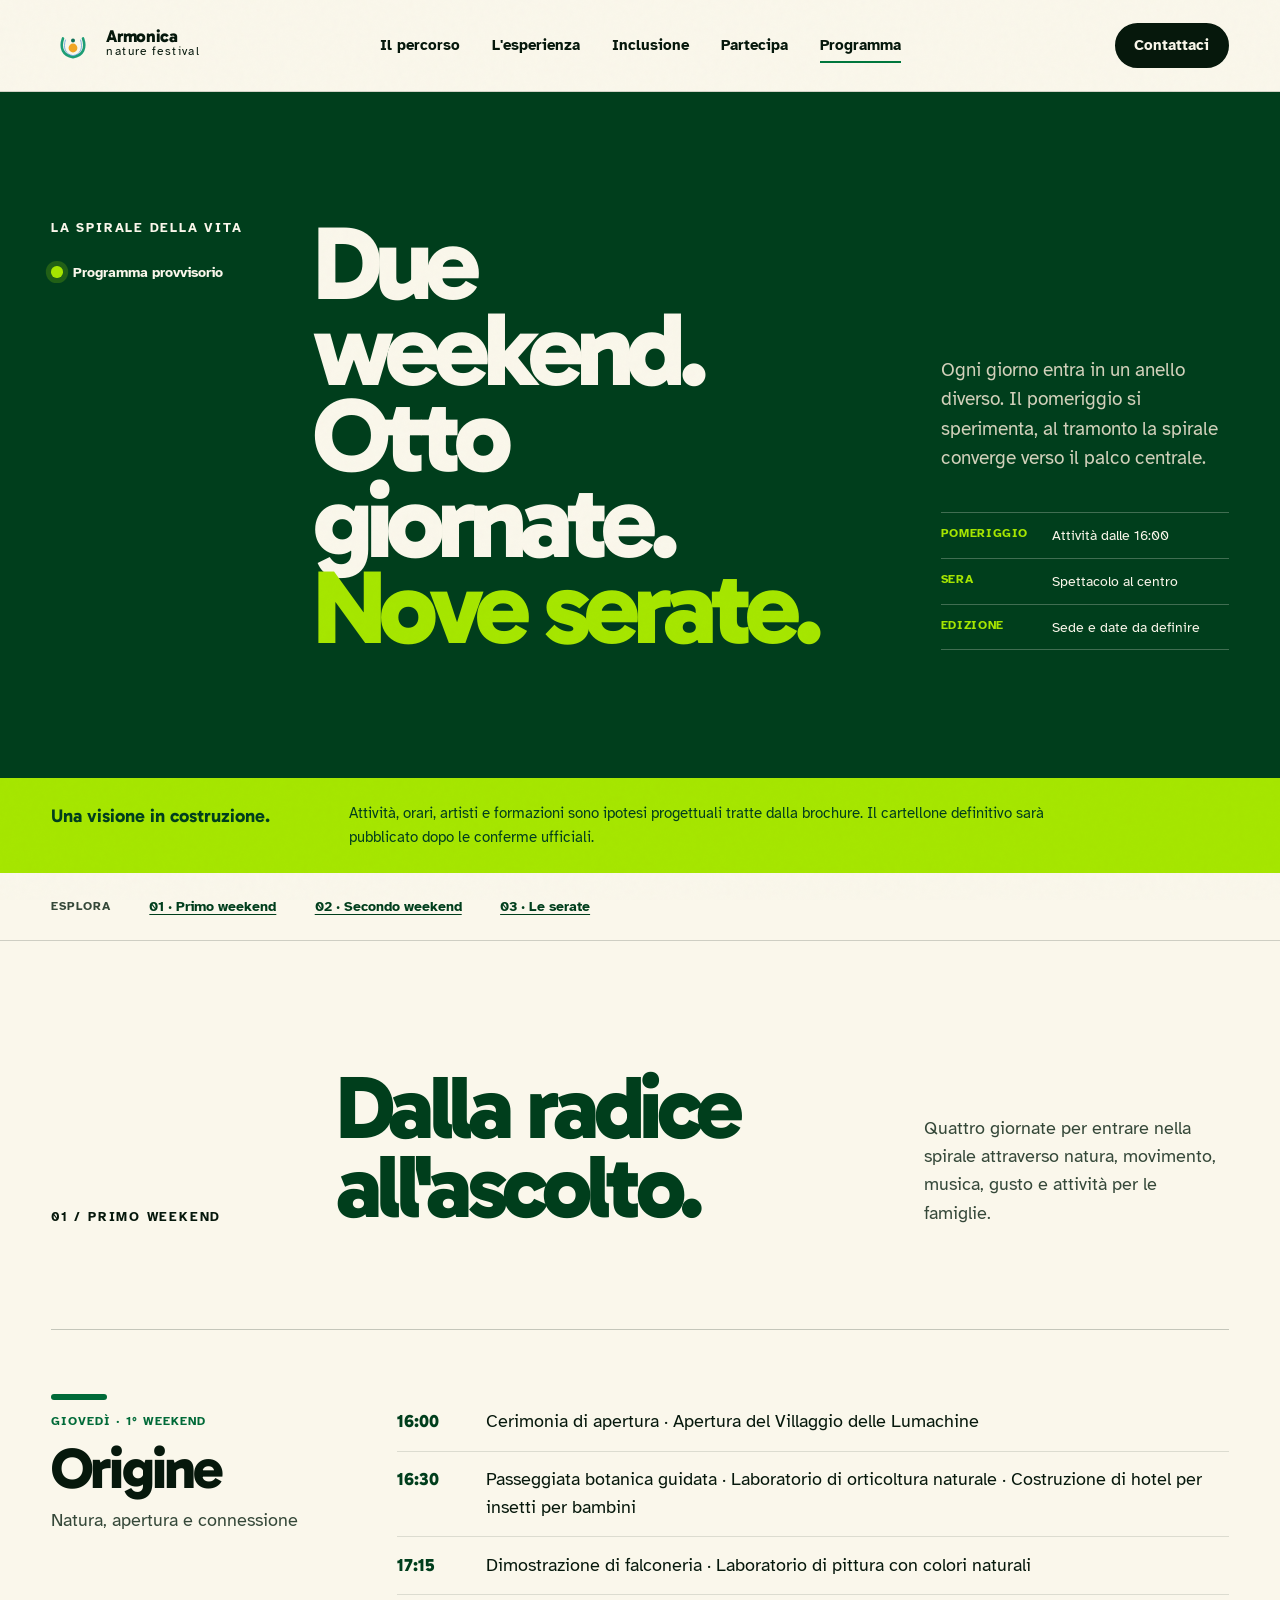
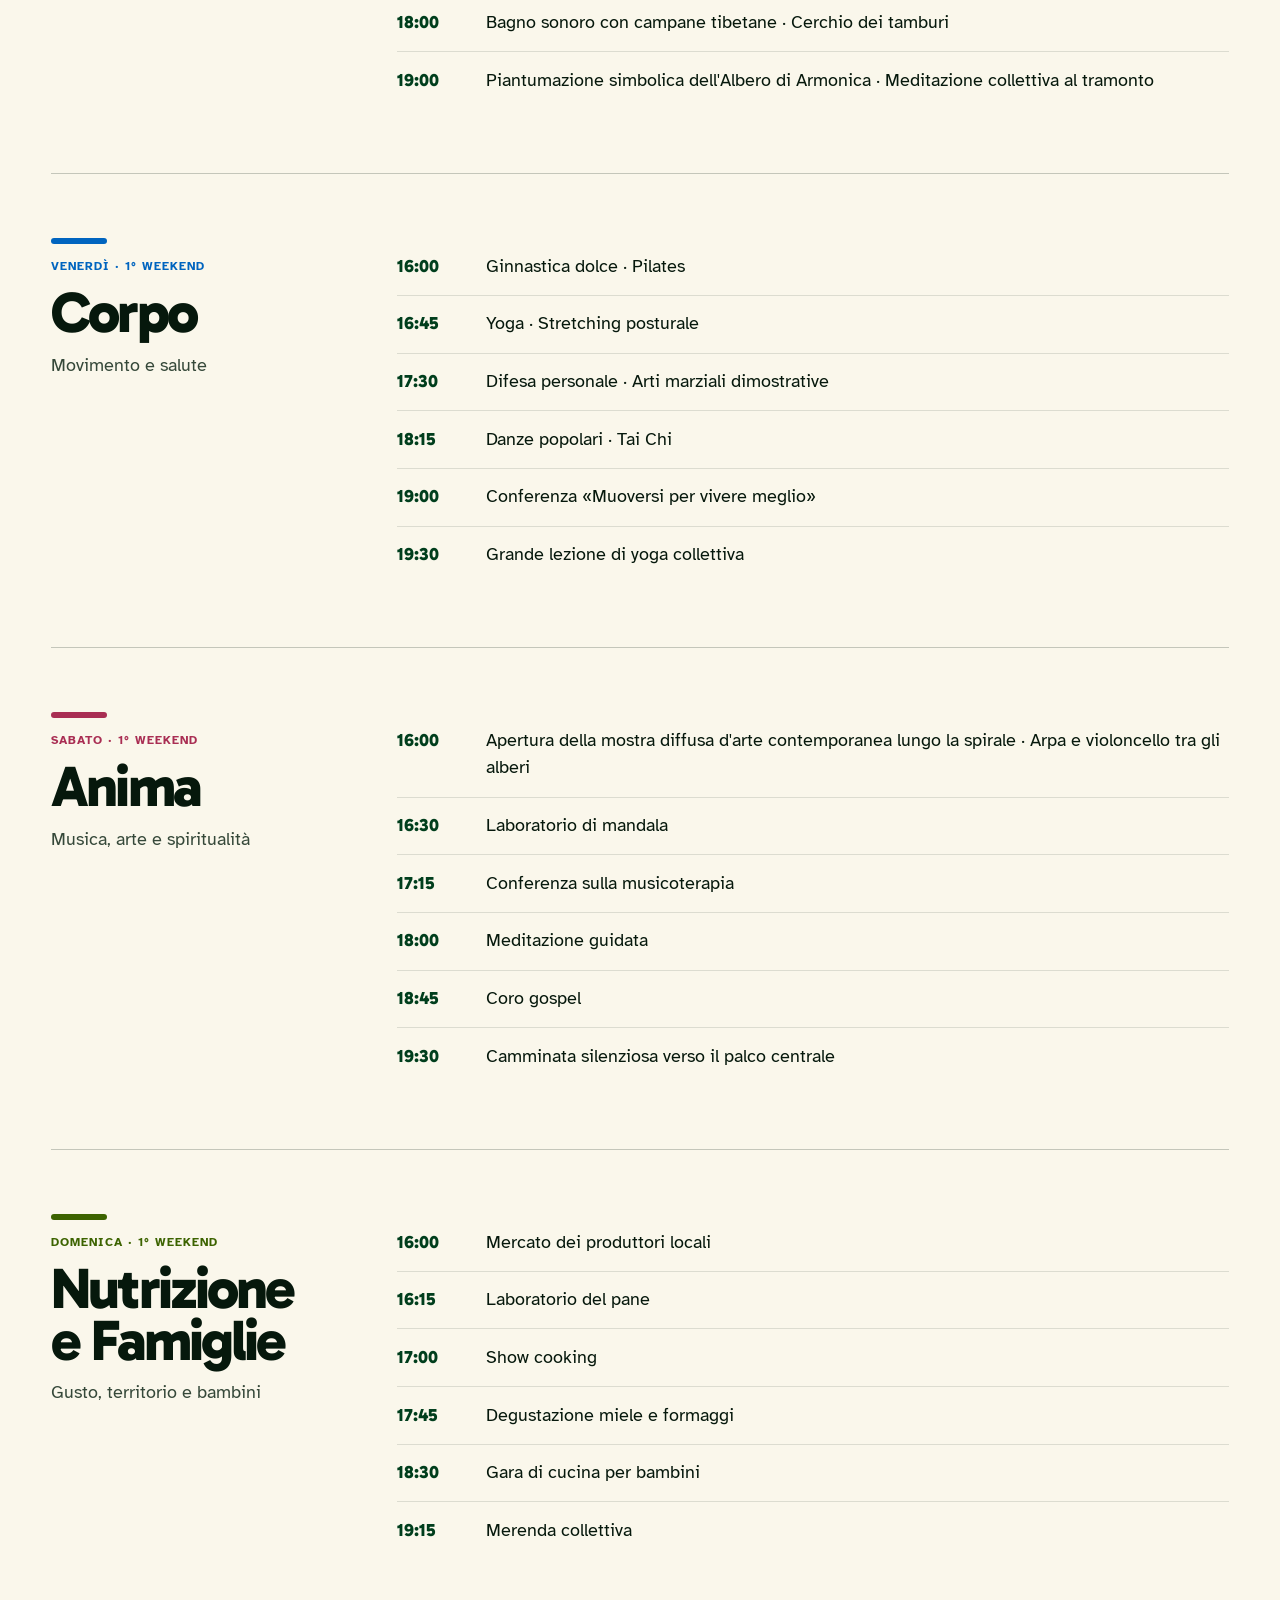
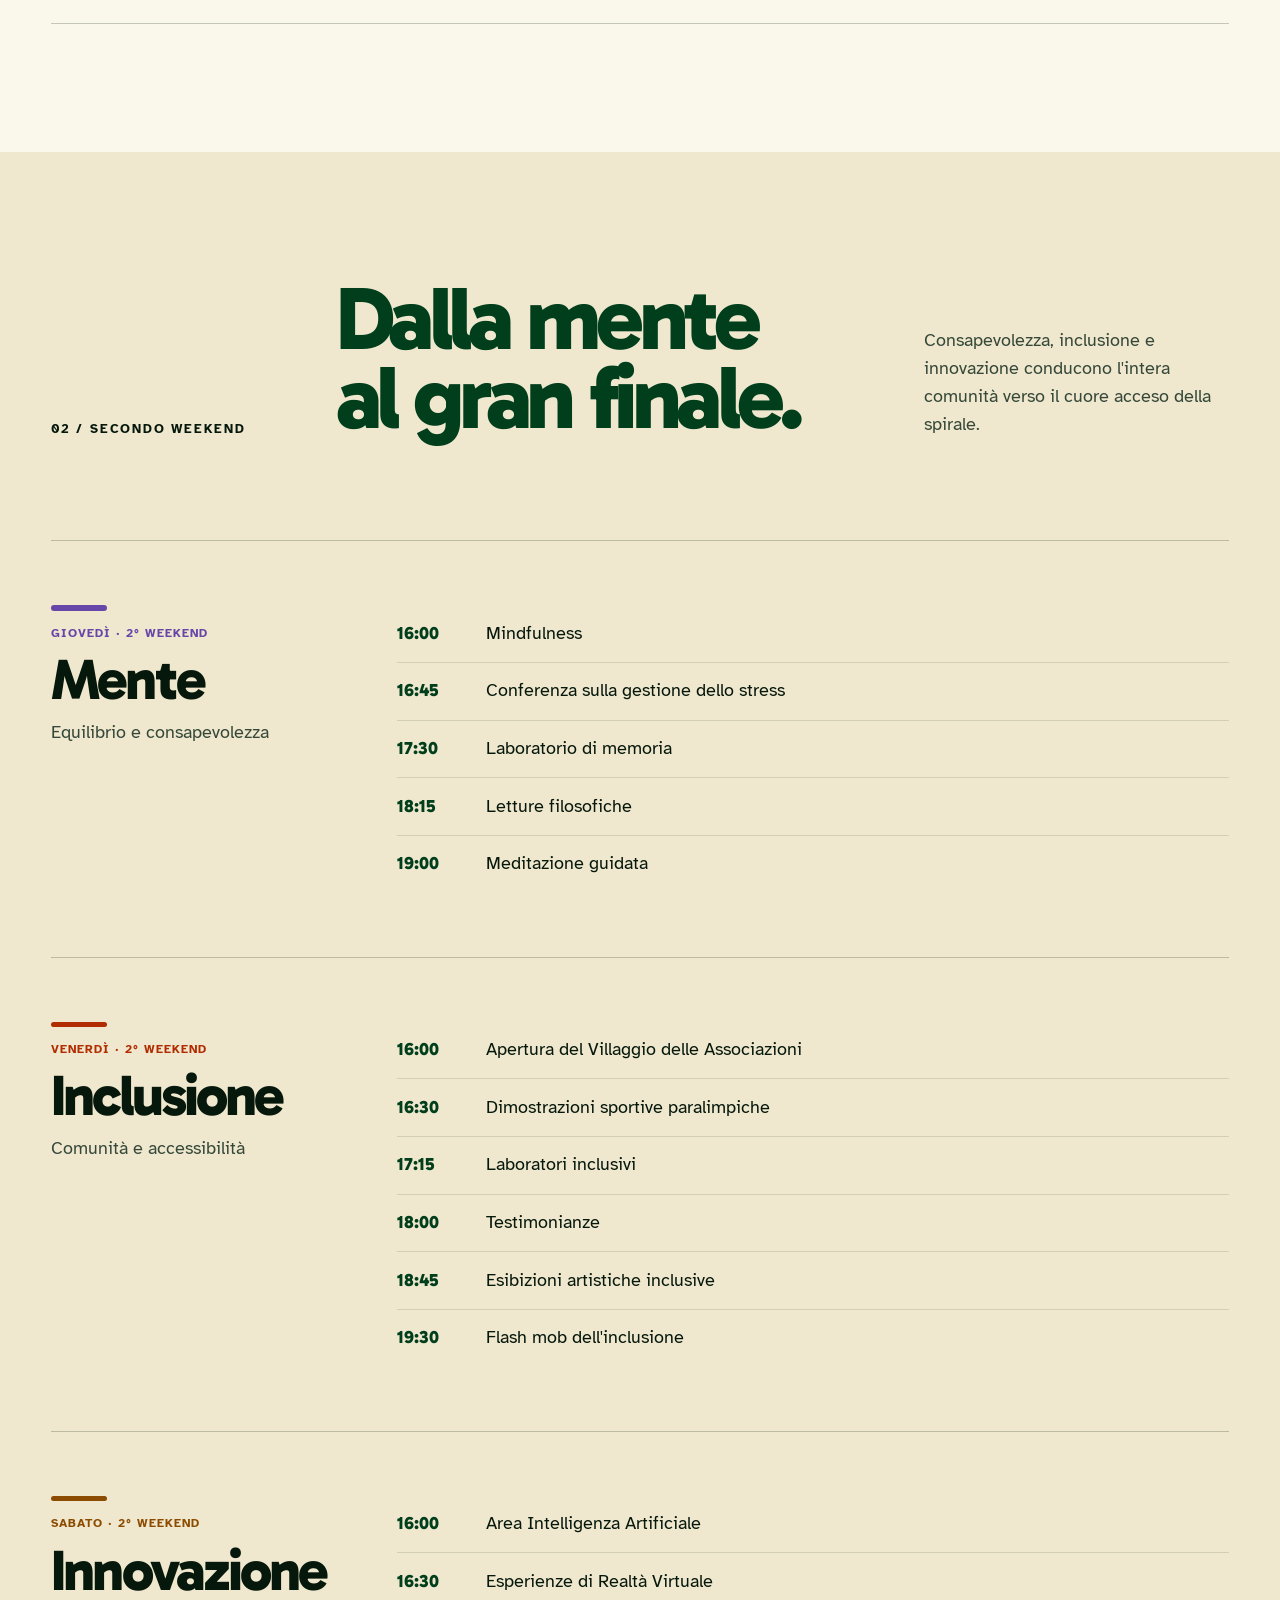
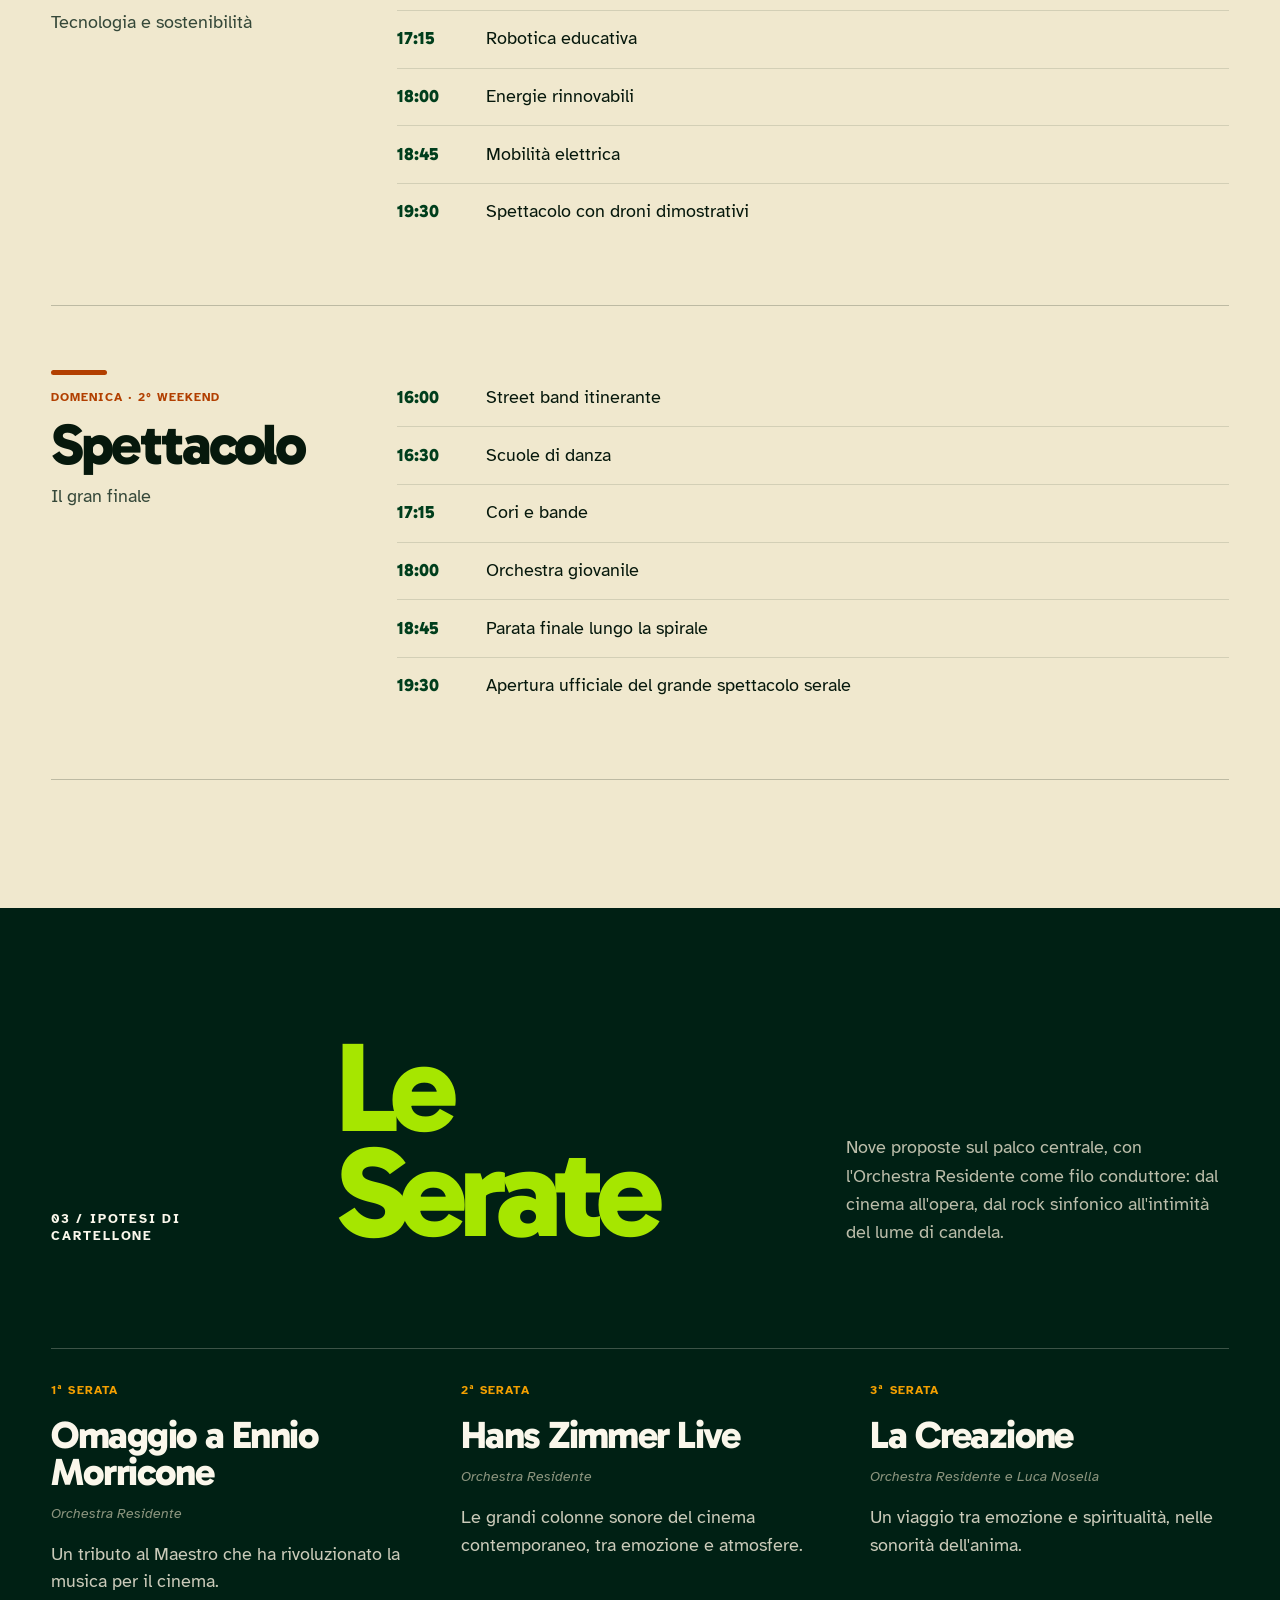
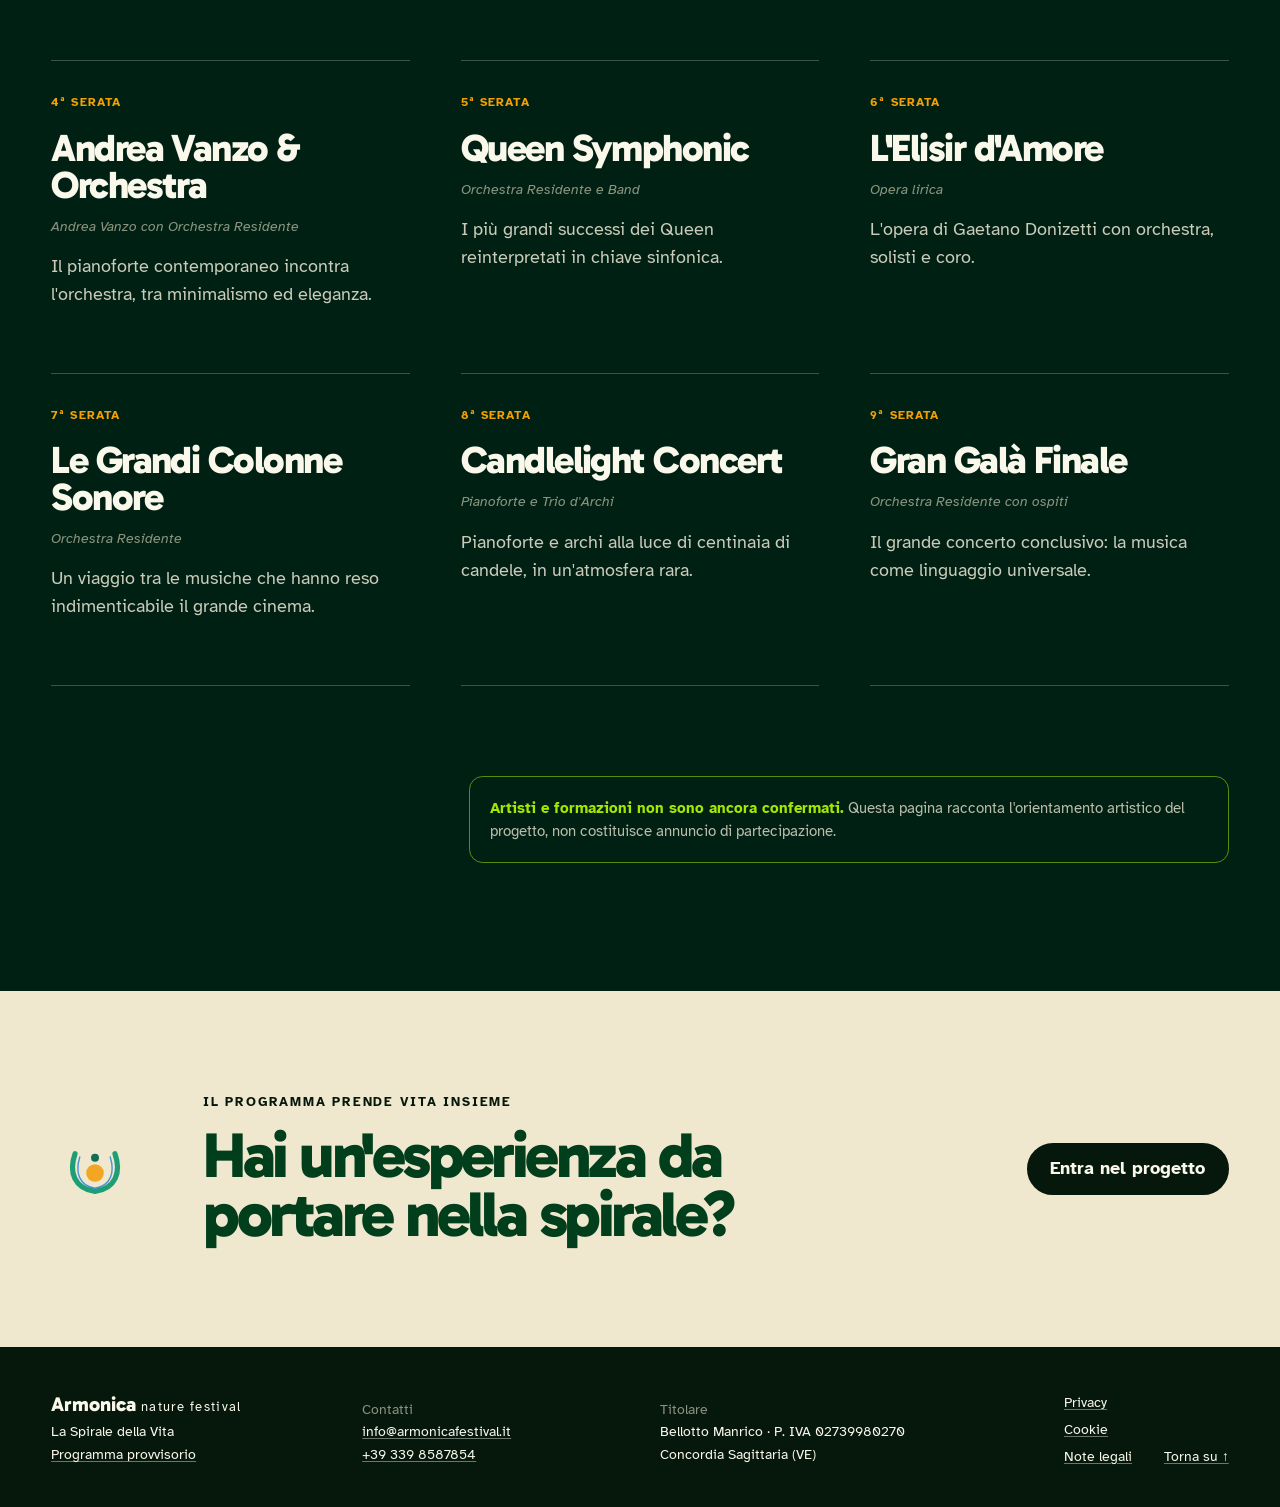
==== commit 2bdce647: "Aggiunge mostra d'arte contemporanea al programma" ====
--- a/programma.html
+++ b/programma.html
@@ -125,7 +125,7 @@
               <span>Musica, arte e spiritualità</span>
             </header>
             <ol class="program-timeline">
-              <li><time datetime="16:00">16:00</time><p>Arpa e violoncello tra gli alberi</p></li>
+              <li><time datetime="16:00">16:00</time><p>Apertura della mostra diffusa d'arte contemporanea lungo la spirale · Arpa e violoncello tra gli alberi</p></li>
               <li><time datetime="16:30">16:30</time><p>Laboratorio di mandala</p></li>
               <li><time datetime="17:15">17:15</time><p>Conferenza sulla musicoterapia</p></li>
               <li><time datetime="18:00">18:00</time><p>Meditazione guidata</p></li>
--- a/styles.css
+++ b/styles.css
@@ -266,7 +266,7 @@
 .hero {
   position: relative;
   display: grid;
-  grid-template-columns: minmax(0, 1fr) minmax(24rem, 0.92fr);
+  grid-template-columns: minmax(0, 1.08fr) minmax(22rem, 0.72fr);
   min-height: min(58rem, 100svh);
   padding: clamp(8rem, 13vh, 10rem) var(--page-pad) clamp(5.5rem, 10vh, 7rem);
   background:
@@ -350,54 +350,30 @@
   z-index: 1;
   align-self: center;
   justify-self: center;
-  width: min(49vw, 47rem);
-  margin: 2rem -3vw 0 -3rem;
+  width: min(38vw, 35rem);
+  margin: 1rem 0 0 clamp(-3rem, -2vw, -1rem);
+  aspect-ratio: 1;
 }
 
 .hero__art::before {
   content: "";
   position: absolute;
   z-index: -1;
-  top: -12%;
-  right: 3%;
-  width: 79%;
+  inset: -6%;
   aspect-ratio: 1;
-  border-radius: 50% 45% 52% 48%;
-  background: var(--lime);
-  transform: rotate(-9deg);
+  border: clamp(1.4rem, 3vw, 2.6rem) solid color-mix(in oklch, var(--lime) 68%, var(--paper));
+  border-radius: 50%;
+  opacity: 0.55;
 }
 
 .hero__art img {
   width: 100%;
-  filter: drop-shadow(0 1.5rem 1.4rem color-mix(in oklch, var(--ink) 18%, transparent));
-}
-
-.hero__art figcaption {
-  position: absolute;
-  right: 8%;
-  bottom: -2.25rem;
-  max-width: 17rem;
-  color: var(--ink-soft);
-  font-size: 0.86rem;
-  line-height: 1.3;
-  text-align: right;
-}
-
-.hero__orbit {
-  position: absolute;
-  z-index: -2;
-  border: 1px solid color-mix(in oklch, var(--green-dark) 52%, transparent);
+  height: auto;
+  aspect-ratio: 1;
+  object-fit: contain;
   border-radius: 50%;
-}
-
-.hero__orbit--one {
-  inset: -22% -1% 4% 8%;
-  transform: rotate(11deg);
-}
-
-.hero__orbit--two {
-  inset: -11% 8% 10% -2%;
-  transform: rotate(-14deg);
+  filter: drop-shadow(0 1.35rem 1.5rem color-mix(in oklch, var(--ink) 14%, transparent));
+  mix-blend-mode: multiply;
 }
 
 .hero__scroll {
@@ -508,6 +484,26 @@
   align-self: start;
 }
 
+.snail-symbol {
+  display: block;
+  width: auto;
+  height: auto;
+  aspect-ratio: 955 / 550;
+  object-fit: contain;
+  mix-blend-mode: multiply;
+  pointer-events: none;
+  user-select: none;
+}
+
+.snail-symbol--journey {
+  position: absolute;
+  z-index: 2;
+  top: -2.25rem;
+  right: -0.5rem;
+  width: clamp(6rem, 9vw, 9rem);
+  transform: rotate(7deg);
+}
+
 .journey__visual svg {
   width: min(100%, 45rem);
   margin-inline: auto;
@@ -817,6 +813,7 @@
 }
 
 .families__snail {
+  position: relative;
   display: grid;
   place-items: center;
   min-height: 28rem;
@@ -826,17 +823,9 @@
   transform: rotate(-2deg);
 }
 
-.families__snail svg {
-  transform: rotate(2deg);
-}
-
-.families__snail path,
-.families__snail circle {
-  fill: none;
-  stroke: var(--green);
-  stroke-linecap: round;
-  stroke-linejoin: round;
-  stroke-width: 8;
+.snail-symbol--families {
+  width: min(82%, 18rem);
+  transform: rotate(-3deg);
 }
 
 .families h2 {
@@ -1350,6 +1339,7 @@
 }
 
 .finale {
+  position: relative;
   display: flex;
   flex-direction: column;
   align-items: center;
@@ -1357,8 +1347,10 @@
   text-align: center;
 }
 
-.finale img {
+.snail-symbol--finale {
+  width: clamp(7.5rem, 12vw, 11rem);
   margin-bottom: 2rem;
+  transform: rotate(5deg);
 }
 
 .finale h2 {
@@ -2101,13 +2093,8 @@
 
   .hero__art {
     order: 2;
-    width: 110%;
-    margin: 4.5rem -13% 2rem 3%;
-  }
-
-  .hero__art figcaption {
-    right: 4%;
-    bottom: -1.7rem;
+    width: min(82vw, 28rem);
+    margin: 3.5rem auto 1rem;
   }
 
   .hero__scroll {
@@ -2148,6 +2135,12 @@
     top: auto;
   }
 
+  .snail-symbol--journey {
+    top: -1.25rem;
+    right: 0;
+    width: clamp(5.5rem, 23vw, 7.5rem);
+  }
+
   .ring-item {
     grid-template-columns: 2.6rem 1fr;
   }
